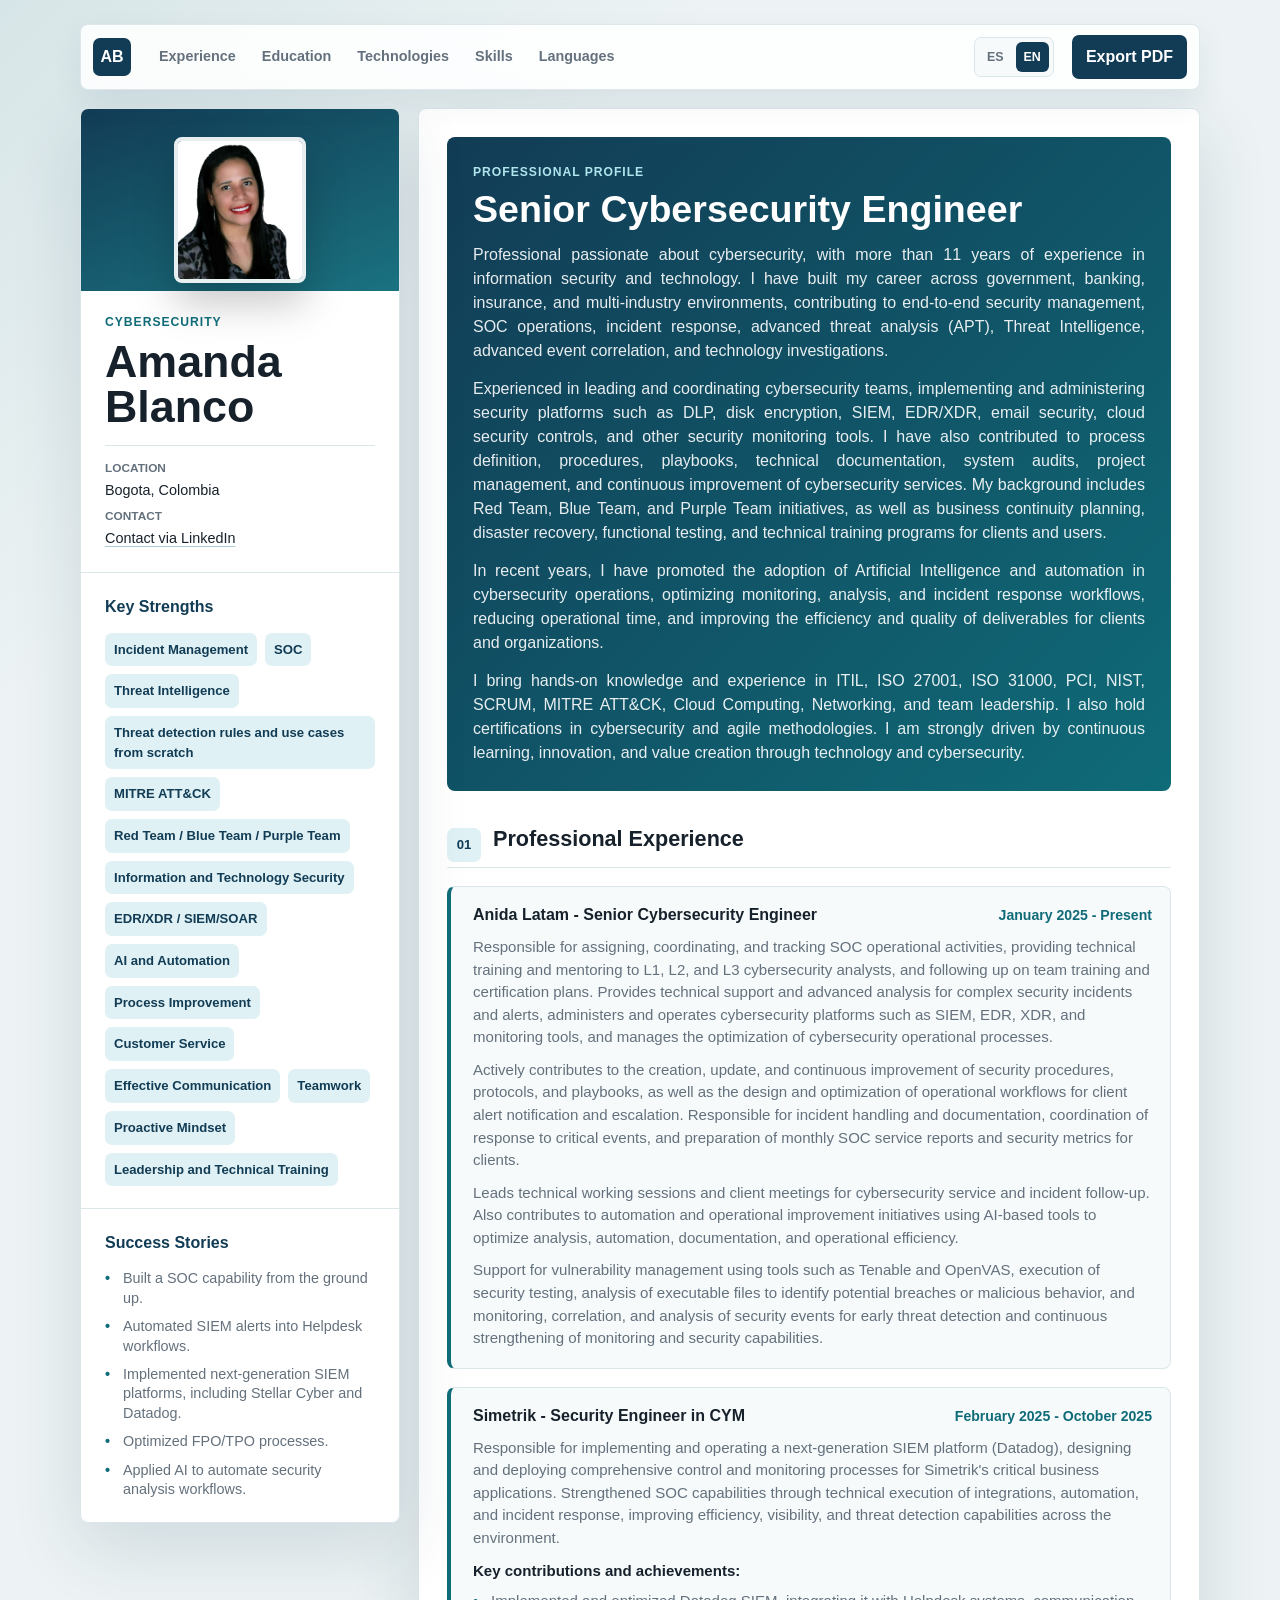
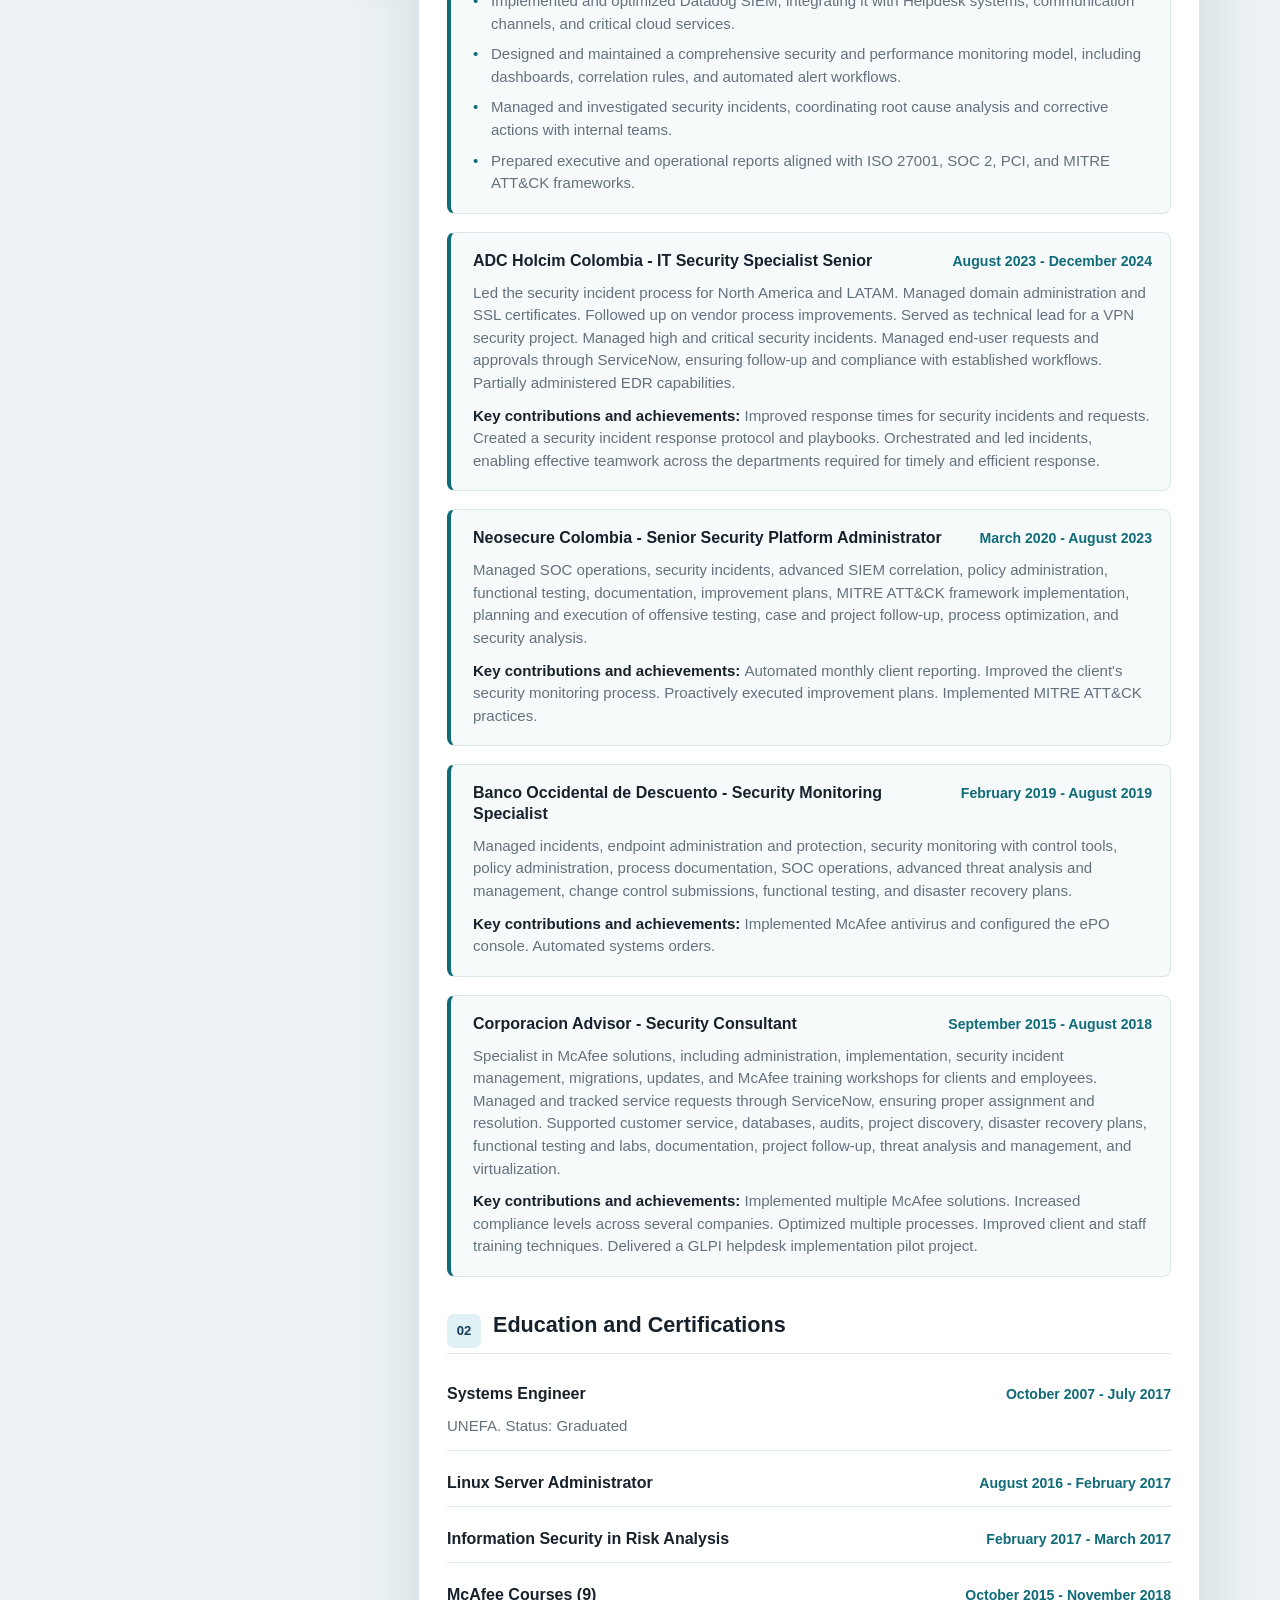
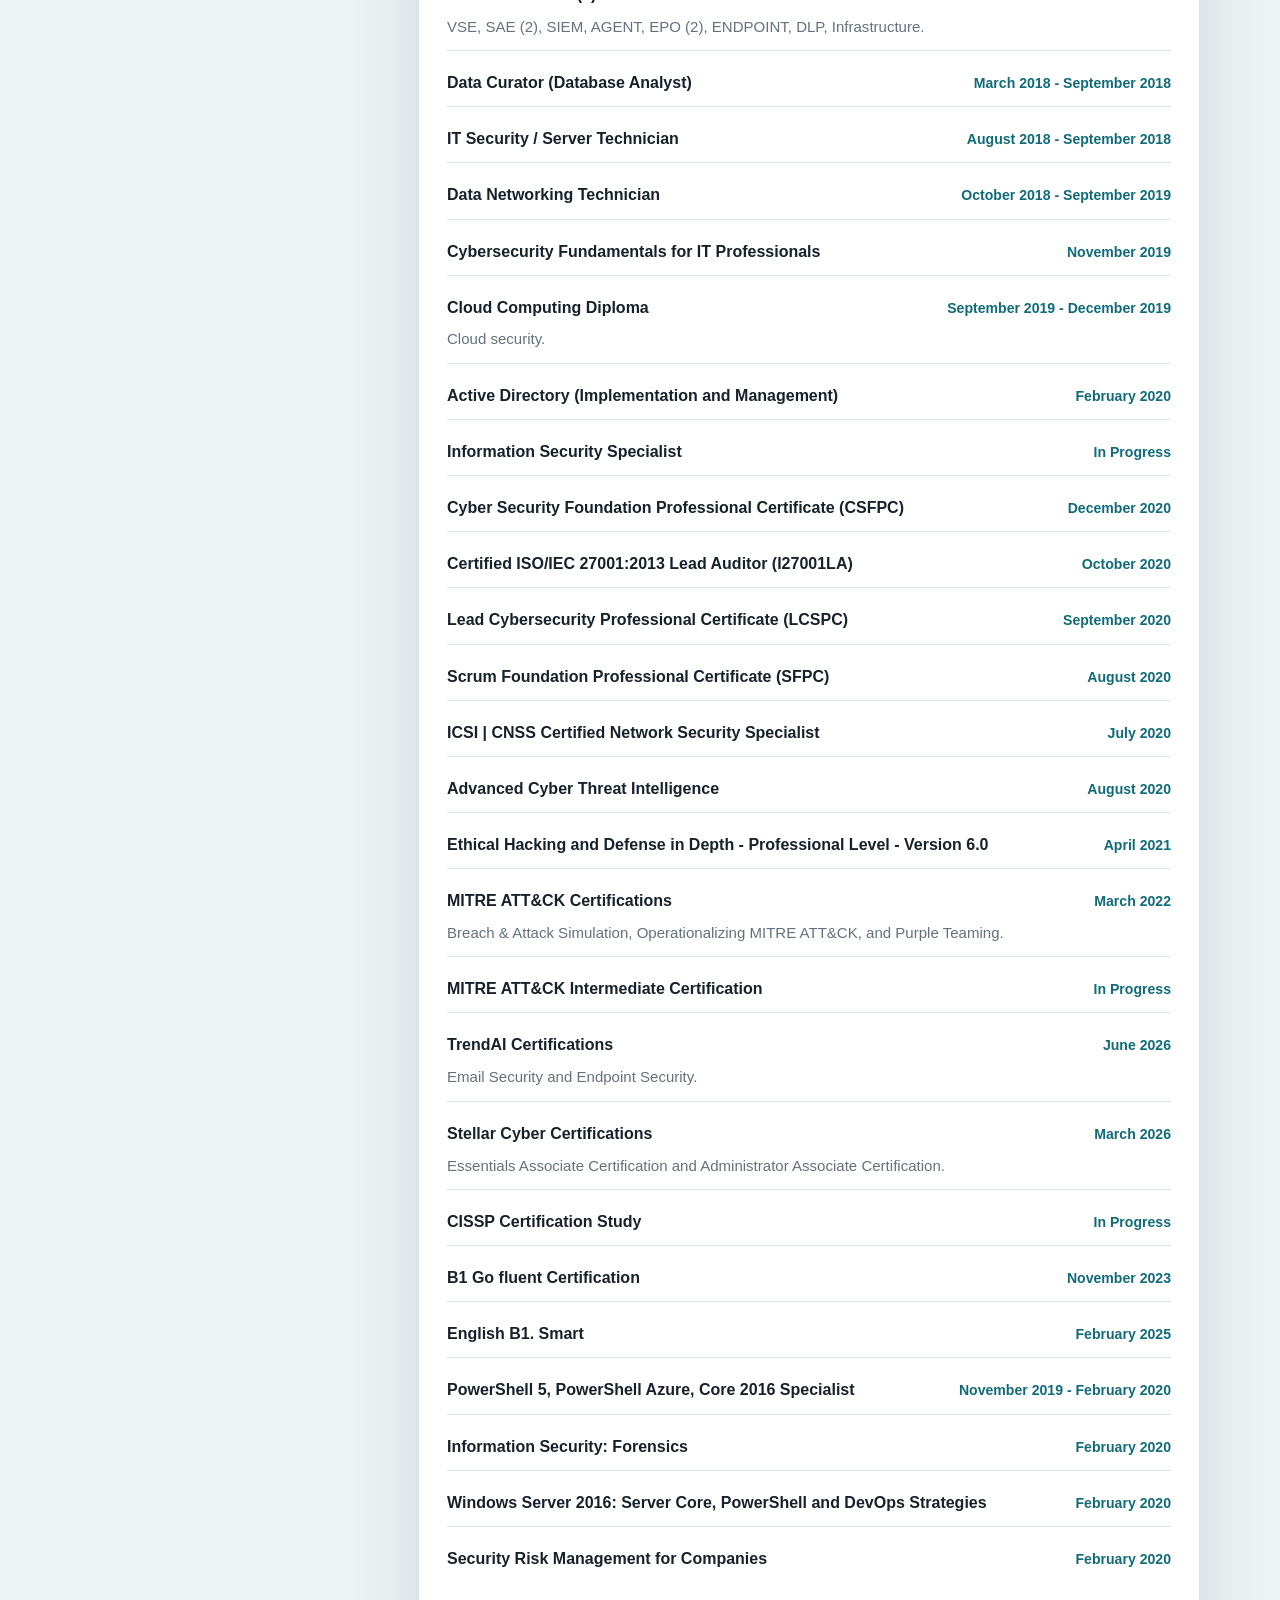
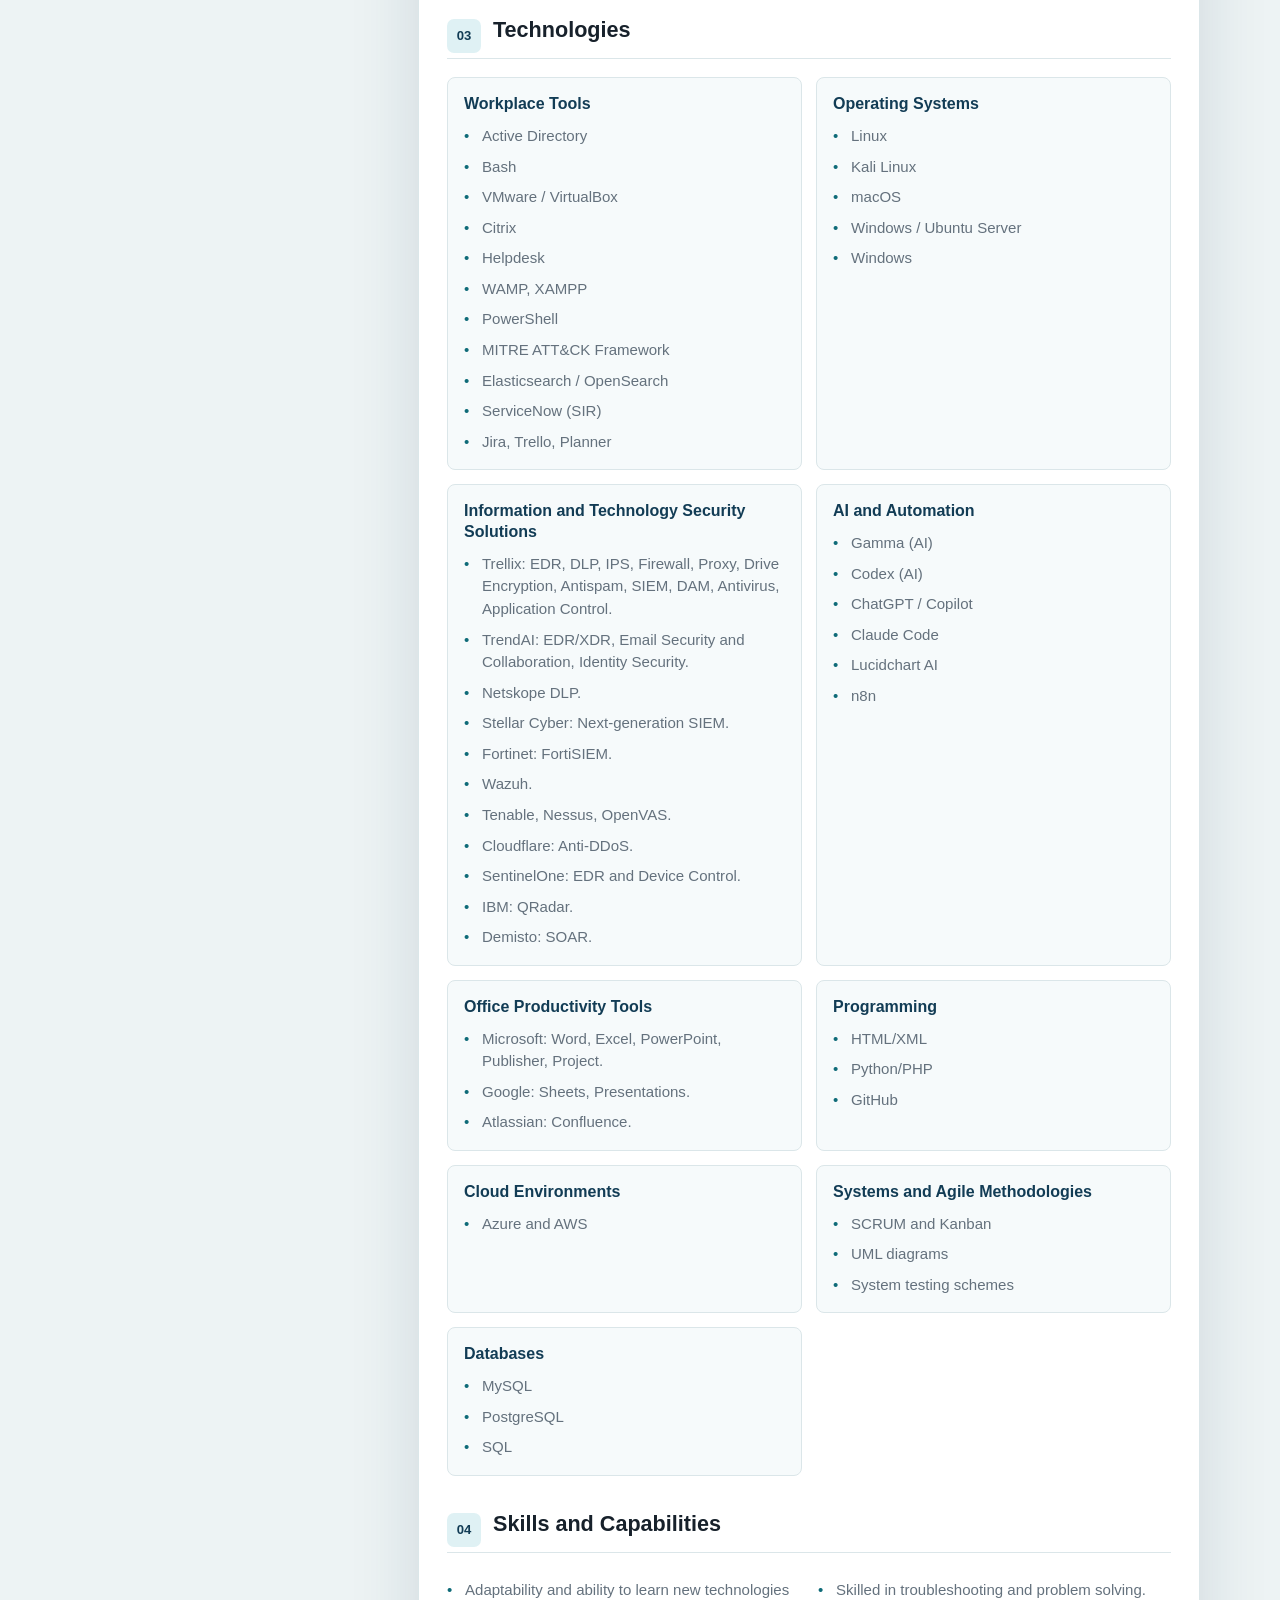
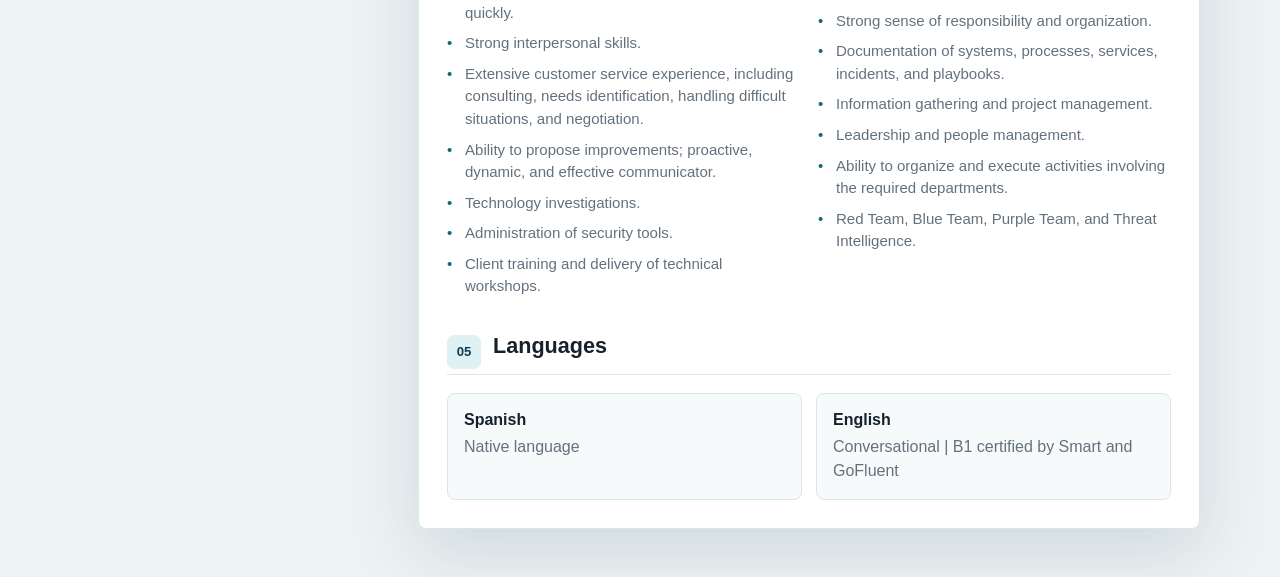
==== en/index.html @ 56d67244 "Actualizar experiencia y logros del CV" ====
<!doctype html>
<html lang="en">
  <head>
    <meta charset="utf-8">
    <meta name="viewport" content="width=device-width, initial-scale=1">
    <meta name="color-scheme" content="light">
    <title>security-amanda.blanco | English CV</title>
    <meta
      name="description"
      content="Curriculum vitae of Amanda Blanco, senior cybersecurity and information security professional."
    >
    <link rel="stylesheet" href="../styles.css">
  </head>
  <body>
    <div class="app-shell">
      <header class="topbar" aria-label="Curriculum actions">
        <a class="brand" href="#start" aria-label="Go to the beginning of the CV">AB</a>
        <nav class="nav-links" aria-label="Sections">
          <a href="#experience">Experience</a>
          <a href="#education">Education</a>
          <a href="#technology">Technologies</a>
          <a href="#skills">Skills</a>
          <a href="#languages">Languages</a>
        </nav>
        <div class="language-switch" aria-label="Language selector">
          <a href="../index.html" hreflang="es" lang="es">ES</a>
          <span aria-current="page">EN</span>
        </div>
        <button class="print-button" type="button" data-print>
          Export PDF
        </button>
      </header>

      <main id="start" class="resume" aria-label="Amanda Blanco curriculum vitae">
        <aside class="profile-panel" aria-label="Profile and contact">
          <div class="portrait-wrap">
            <img
              class="portrait"
              src="../assets/Amanda_Blanco_CV_photo.png?v=20260624-photo2"
              alt="Amanda Blanco portrait"
              width="142"
              height="158"
            >
          </div>

          <section class="panel-section">
            <p class="eyebrow">Cybersecurity</p>
            <h1>Amanda Blanco</h1>
            <ul id="contact-list" class="contact-list identity-contact" aria-label="Contact information"></ul>
          </section>

          <section class="panel-section focus-card" aria-labelledby="focus-title">
            <h2 id="focus-title">Key Strengths</h2>
            <ul id="focus-list" class="tag-list"></ul>
          </section>

          <section class="panel-section success-card" aria-labelledby="success-title">
            <h2 id="success-title">Success Stories</h2>
            <ul id="success-list" class="success-list"></ul>
          </section>
        </aside>

        <div class="content-panel">
          <section class="hero-card" aria-labelledby="profile-title">
            <p class="section-kicker">Professional Profile</p>
            <h2 id="profile-title">Senior Cybersecurity Engineer</h2>
            <div id="profile-summary" class="summary"></div>
          </section>

          <section id="experience" class="resume-section" aria-labelledby="experience-title">
            <div class="section-heading">
              <span>01</span>
              <h2 id="experience-title">Professional Experience</h2>
            </div>
            <div id="experience-list" class="timeline"></div>
          </section>

          <section id="education" class="resume-section" aria-labelledby="education-title">
            <div class="section-heading">
              <span>02</span>
              <h2 id="education-title">Education and Certifications</h2>
            </div>
            <div id="education-list" class="compact-list"></div>
          </section>

          <section id="technology" class="resume-section" aria-labelledby="technology-title">
            <div class="section-heading">
              <span>03</span>
              <h2 id="technology-title">Technologies</h2>
            </div>
            <div id="technology-grid" class="skill-grid"></div>
          </section>

          <section id="skills" class="resume-section" aria-labelledby="skills-title">
            <div class="section-heading">
              <span>04</span>
              <h2 id="skills-title">Skills and Capabilities</h2>
            </div>
            <div id="skills-grid" class="two-column-list"></div>
          </section>

          <section id="languages" class="resume-section" aria-labelledby="languages-title">
            <div class="section-heading">
              <span>05</span>
              <h2 id="languages-title">Languages</h2>
            </div>
            <div id="languages-list" class="language-list"></div>
          </section>
        </div>
      </main>
      <div class="print-footer" aria-hidden="true">CV23062026</div>
    </div>

    <script src="./cv-data.js?v=20260805-service"></script>
    <script src="../app.js?v=20260805-service"></script>
  </body>
</html>
---- styles.css ----
:root {
  --bg: #edf3f4;
  --surface: #ffffff;
  --surface-muted: #f6fafb;
  --ink: #17212b;
  --muted: #64717d;
  --line: #dbe6e9;
  --accent: #0f6b78;
  --accent-dark: #123c55;
  --accent-soft: #dff1f4;
  --shadow: 0 24px 70px rgba(18, 60, 85, 0.14);
  --radius: 8px;
  --page-width: 1120px;
}

* {
  box-sizing: border-box;
}

html {
  scroll-behavior: smooth;
}

body {
  margin: 0;
  background:
    linear-gradient(135deg, rgba(15, 107, 120, 0.1), transparent 32rem),
    var(--bg);
  color: var(--ink);
  font-family:
    Aptos,
    Inter,
    "Segoe UI",
    Arial,
    sans-serif;
  line-height: 1.5;
}

a {
  color: inherit;
  text-decoration-color: rgba(15, 107, 120, 0.35);
  text-underline-offset: 0.18em;
}

button {
  font: inherit;
}

.app-shell {
  width: min(100% - 32px, var(--page-width));
  margin: 0 auto;
  padding: 24px 0 48px;
}

.topbar {
  position: sticky;
  top: 12px;
  z-index: 20;
  display: flex;
  align-items: center;
  gap: 18px;
  min-height: 58px;
  margin-bottom: 18px;
  padding: 10px 12px;
  background: rgba(255, 255, 255, 0.88);
  border: 1px solid rgba(219, 230, 233, 0.9);
  border-radius: var(--radius);
  box-shadow: 0 12px 30px rgba(18, 60, 85, 0.08);
  backdrop-filter: blur(14px);
}

.brand {
  display: grid;
  flex: 0 0 auto;
  width: 38px;
  height: 38px;
  place-items: center;
  color: #ffffff;
  font-weight: 800;
  text-decoration: none;
  background: var(--accent-dark);
  border-radius: 7px;
}

.nav-links {
  display: flex;
  flex: 1;
  flex-wrap: wrap;
  gap: 6px;
}

.nav-links a {
  padding: 8px 10px;
  color: var(--muted);
  font-size: 0.9rem;
  font-weight: 700;
  text-decoration: none;
  border-radius: 7px;
}

.nav-links a:hover,
.nav-links a:focus-visible {
  color: var(--accent-dark);
  background: var(--accent-soft);
}

.language-switch {
  display: flex;
  flex: 0 0 auto;
  align-items: center;
  gap: 4px;
  padding: 4px;
  background: var(--surface-muted);
  border: 1px solid var(--line);
  border-radius: 7px;
}

.language-switch a,
.language-switch span {
  display: grid;
  min-width: 30px;
  height: 30px;
  place-items: center;
  padding: 0 8px;
  color: var(--muted);
  font-size: 0.78rem;
  font-weight: 800;
  text-decoration: none;
  border-radius: 6px;
}

.language-switch [aria-current="page"] {
  color: #ffffff;
  background: var(--accent-dark);
}

.language-switch a:hover,
.language-switch a:focus-visible {
  color: var(--accent-dark);
  background: var(--accent-soft);
}

.print-button {
  flex: 0 0 auto;
  padding: 10px 14px;
  color: #ffffff;
  font-weight: 800;
  cursor: pointer;
  background: var(--accent-dark);
  border: 0;
  border-radius: 7px;
}

.print-button:hover,
.print-button:focus-visible {
  background: var(--accent);
}

.print-footer {
  display: none;
}

.resume {
  display: grid;
  grid-template-columns: 320px minmax(0, 1fr);
  gap: 18px;
  align-items: start;
}

.profile-panel,
.content-panel {
  background: var(--surface);
  border: 1px solid var(--line);
  border-radius: var(--radius);
  box-shadow: var(--shadow);
}

.profile-panel {
  position: sticky;
  top: 88px;
  overflow: hidden;
}

.portrait-wrap {
  padding: 28px 28px 8px;
  background: linear-gradient(160deg, var(--accent-dark), #1a7280);
}

.portrait {
  display: block;
  width: 132px;
  height: 146px;
  object-fit: cover;
  margin: 0 auto;
  border: 4px solid rgba(255, 255, 255, 0.9);
  border-radius: 8px;
  box-shadow: 0 20px 42px rgba(0, 0, 0, 0.22);
}

.panel-section {
  padding: 22px 24px;
  border-top: 1px solid var(--line);
}

.panel-section:first-of-type {
  border-top: 0;
}

.eyebrow,
.section-kicker {
  margin: 0 0 8px;
  color: var(--accent);
  font-size: 0.76rem;
  font-weight: 900;
  letter-spacing: 0.08em;
  text-transform: uppercase;
}

.profile-panel h1 {
  margin: 0;
  color: var(--ink);
  font-size: clamp(2rem, 4vw, 2.8rem);
  line-height: 1;
}

.panel-section h2 {
  margin: 0 0 14px;
  color: var(--accent-dark);
  font-size: 1rem;
}

.contact-list,
.tag-list,
.success-list,
.skill-card ul,
.two-column-list ul {
  padding: 0;
  margin: 0;
  list-style: none;
}

.contact-list {
  display: grid;
  gap: 12px;
}

.identity-contact {
  gap: 7px;
  margin-top: 16px;
  padding-top: 14px;
  border-top: 1px solid var(--line);
}

.contact-list li {
  display: grid;
  gap: 2px;
  min-width: 0;
}

.contact-label {
  color: var(--muted);
  font-size: 0.74rem;
  font-weight: 800;
  text-transform: uppercase;
}

.contact-list a,
.contact-list span:not(.contact-label) {
  overflow-wrap: anywhere;
  color: var(--ink);
  font-size: 0.94rem;
}

.identity-contact a,
.identity-contact span:not(.contact-label) {
  font-size: 0.9rem;
}

.tag-list {
  display: flex;
  flex-wrap: wrap;
  gap: 8px;
}

.tag-list li {
  padding: 7px 9px;
  color: var(--accent-dark);
  font-size: 0.82rem;
  font-weight: 800;
  background: var(--accent-soft);
  border-radius: 7px;
}

.success-list {
  display: grid;
  gap: 9px;
}

.success-list li {
  position: relative;
  padding-left: 18px;
  color: var(--muted);
  font-size: 0.9rem;
  line-height: 1.35;
}

.success-list li::before {
  position: absolute;
  left: 0;
  color: var(--accent);
  font-weight: 900;
  content: "•";
}

.content-panel {
  padding: 28px;
}

.hero-card {
  padding: 26px;
  color: #ffffff;
  background: linear-gradient(135deg, var(--accent-dark), #0f6b78);
  border-radius: var(--radius);
}

.hero-card .section-kicker {
  color: #afe5ed;
}

.hero-card h2 {
  margin: 0 0 12px;
  color: #ffffff;
  font-size: clamp(1.7rem, 3vw, 2.35rem);
  line-height: 1.1;
}

.summary {
  margin: 0;
  color: rgba(255, 255, 255, 0.9);
  font-size: 1rem;
  text-align: justify;
}

.summary p {
  margin: 0;
}

.summary p + p {
  margin-top: 14px;
}

.resume-section {
  padding-top: 32px;
}

.section-heading {
  display: flex;
  align-items: center;
  gap: 12px;
  margin-bottom: 18px;
  border-bottom: 1px solid var(--line);
}

.section-heading span {
  display: grid;
  width: 34px;
  height: 34px;
  place-items: center;
  color: var(--accent-dark);
  font-size: 0.82rem;
  font-weight: 900;
  background: var(--accent-soft);
  border-radius: 7px;
}

.section-heading h2 {
  margin: 0;
  padding-bottom: 12px;
  color: var(--ink);
  font-size: 1.35rem;
}

.timeline {
  display: grid;
  gap: 18px;
}

.timeline-item {
  position: relative;
  padding: 18px 18px 18px 22px;
  background: var(--surface-muted);
  border: 1px solid var(--line);
  border-left: 4px solid var(--accent);
  border-radius: var(--radius);
}

.item-header,
.compact-item {
  display: grid;
  grid-template-columns: minmax(0, 1fr) max-content;
  gap: 16px;
  align-items: start;
}

.timeline-item h3,
.compact-item h3,
.skill-card h3,
.language-item h3 {
  margin: 0;
  color: var(--ink);
  font-size: 1rem;
  line-height: 1.3;
}

.period {
  margin: 0;
  color: var(--accent);
  font-size: 0.88rem;
  font-weight: 900;
  text-align: right;
  white-space: nowrap;
}

.description,
.highlights,
.detail {
  margin: 10px 0 0;
  color: var(--muted);
  font-size: 0.94rem;
}

.highlights strong {
  color: var(--ink);
}

.achievement-list {
  padding: 0;
  margin: 8px 0 0;
  list-style: none;
}

.achievement-list li {
  position: relative;
  padding-left: 18px;
  margin-top: 8px;
  color: var(--muted);
  font-size: 0.94rem;
}

.achievement-list li::before {
  position: absolute;
  left: 0;
  color: var(--accent);
  content: "•";
}

.compact-list {
  display: grid;
  gap: 10px;
}

.compact-item {
  padding: 12px 0;
  border-bottom: 1px solid var(--line);
}

#estudios .compact-item {
  padding-top: 7px;
  padding-bottom: 7px;
}

.compact-item:last-child {
  border-bottom: 0;
}

.skill-grid {
  display: grid;
  grid-template-columns: repeat(2, minmax(0, 1fr));
  gap: 14px;
}

.skill-card {
  padding: 16px;
  background: var(--surface-muted);
  border: 1px solid var(--line);
  border-radius: var(--radius);
}

.skill-card h3 {
  margin-bottom: 10px;
  color: var(--accent-dark);
}

.skill-card li,
.two-column-list li {
  position: relative;
  padding-left: 18px;
  margin-top: 8px;
  color: var(--muted);
  font-size: 0.94rem;
}

.skill-card li::before,
.two-column-list li::before {
  position: absolute;
  left: 0;
  color: var(--accent);
  content: "•";
}

.two-column-list {
  display: grid;
  grid-template-columns: repeat(2, minmax(0, 1fr));
  gap: 18px;
}

.language-list {
  display: grid;
  grid-template-columns: repeat(2, minmax(0, 1fr));
  gap: 14px;
}

.language-item {
  padding: 16px;
  background: var(--surface-muted);
  border: 1px solid var(--line);
  border-radius: var(--radius);
}

.language-item p {
  margin: 4px 0 0;
  color: var(--muted);
}

@media (max-width: 920px) {
  .app-shell {
    width: min(100% - 20px, var(--page-width));
    padding-top: 12px;
  }

  .topbar,
  .profile-panel {
    position: static;
  }

  .topbar {
    align-items: stretch;
    flex-wrap: wrap;
  }

  .nav-links {
    order: 3;
    flex-basis: 100%;
  }

  .print-button {
    margin-left: auto;
  }

  .resume {
    grid-template-columns: 1fr;
  }

  .profile-panel {
    display: grid;
    grid-template-columns: 180px 1fr;
  }

  .portrait-wrap {
    display: grid;
    align-items: center;
    padding: 22px;
  }

  .contact-card,
  .focus-card,
  .success-card {
    grid-column: 1 / -1;
  }
}

@media (max-width: 640px) {
  .profile-panel,
  .item-header,
  .compact-item,
  .skill-grid,
  .two-column-list,
  .language-list {
    grid-template-columns: 1fr;
  }

  .content-panel {
    padding: 18px;
  }

  .hero-card {
    padding: 20px;
  }

  .period {
    text-align: left;
    white-space: normal;
  }

  .nav-links {
    display: none;
  }
}

@page {
  size: A4;
  margin: 12mm;
}

@media print {
  :root {
    --bg: #ffffff;
    --surface: #ffffff;
    --surface-muted: #ffffff;
    --shadow: none;
  }

  html {
    scroll-behavior: auto;
  }

  body {
    background: #ffffff;
    color: #111827;
    font-size: 10pt;
  }

  .app-shell {
    width: 100%;
    padding: 0;
  }

  .topbar {
    display: none;
  }

  .print-footer {
    position: fixed;
    right: 0;
    bottom: 0;
    display: block;
    color: #64717d;
    font-size: 8pt;
    font-weight: 800;
  }

  .resume {
    display: block;
  }

  .profile-panel,
  .content-panel,
  .hero-card,
  .timeline-item,
  .skill-card,
  .language-item {
    box-shadow: none;
  }

  #estudios .compact-item {
    padding-top: 5px;
    padding-bottom: 5px;
  }

  .profile-panel {
    display: grid;
    grid-template-columns: 120px minmax(0, 1fr);
    gap: 0;
    margin-bottom: 12px;
    overflow: visible;
    border: 0;
  }

  .portrait-wrap {
    display: block;
    padding: 0;
    background: transparent;
  }

  .portrait {
    width: 92px;
    height: 104px;
    margin: 0;
    border: 1px solid #d1d5db;
    box-shadow: none;
  }

  .panel-section {
    padding: 0 0 8px;
    border-top: 0;
  }

  .contact-card,
  .focus-card {
    grid-column: 1 / -1;
  }

  .contact-list,
  .tag-list,
  .success-list {
    display: flex;
    flex-wrap: wrap;
    gap: 5px 12px;
  }

  .contact-list li {
    display: block;
  }

  .contact-label {
    display: inline;
    margin-right: 3px;
  }

  .tag-list li {
    padding: 0;
    color: #374151;
    background: transparent;
  }

  .success-list li {
    padding-left: 10px;
    color: #374151;
  }

  .content-panel {
    padding: 0;
    border: 0;
  }

  .hero-card {
    padding: 0 0 10px;
    color: #111827;
    background: transparent;
    border-radius: 0;
  }

  .hero-card h2,
  .hero-card .section-kicker,
  .summary {
    color: #111827;
  }

  .resume-section {
    padding-top: 14px;
    break-inside: avoid;
  }

  .section-heading {
    margin-bottom: 8px;
    break-after: avoid;
  }

  .section-heading span {
    width: auto;
    height: auto;
    background: transparent;
  }

  .timeline {
    gap: 8px;
  }

  .timeline-item,
  .skill-card,
  .language-item {
    padding: 8px 0;
    background: transparent;
    border: 0;
    border-radius: 0;
    break-inside: avoid;
  }

  .skill-grid,
  .two-column-list,
  .language-list {
    gap: 10px;
  }

  .description,
  .highlights,
  .detail,
  .skill-card li,
  .two-column-list li {
    color: #374151;
  }
}
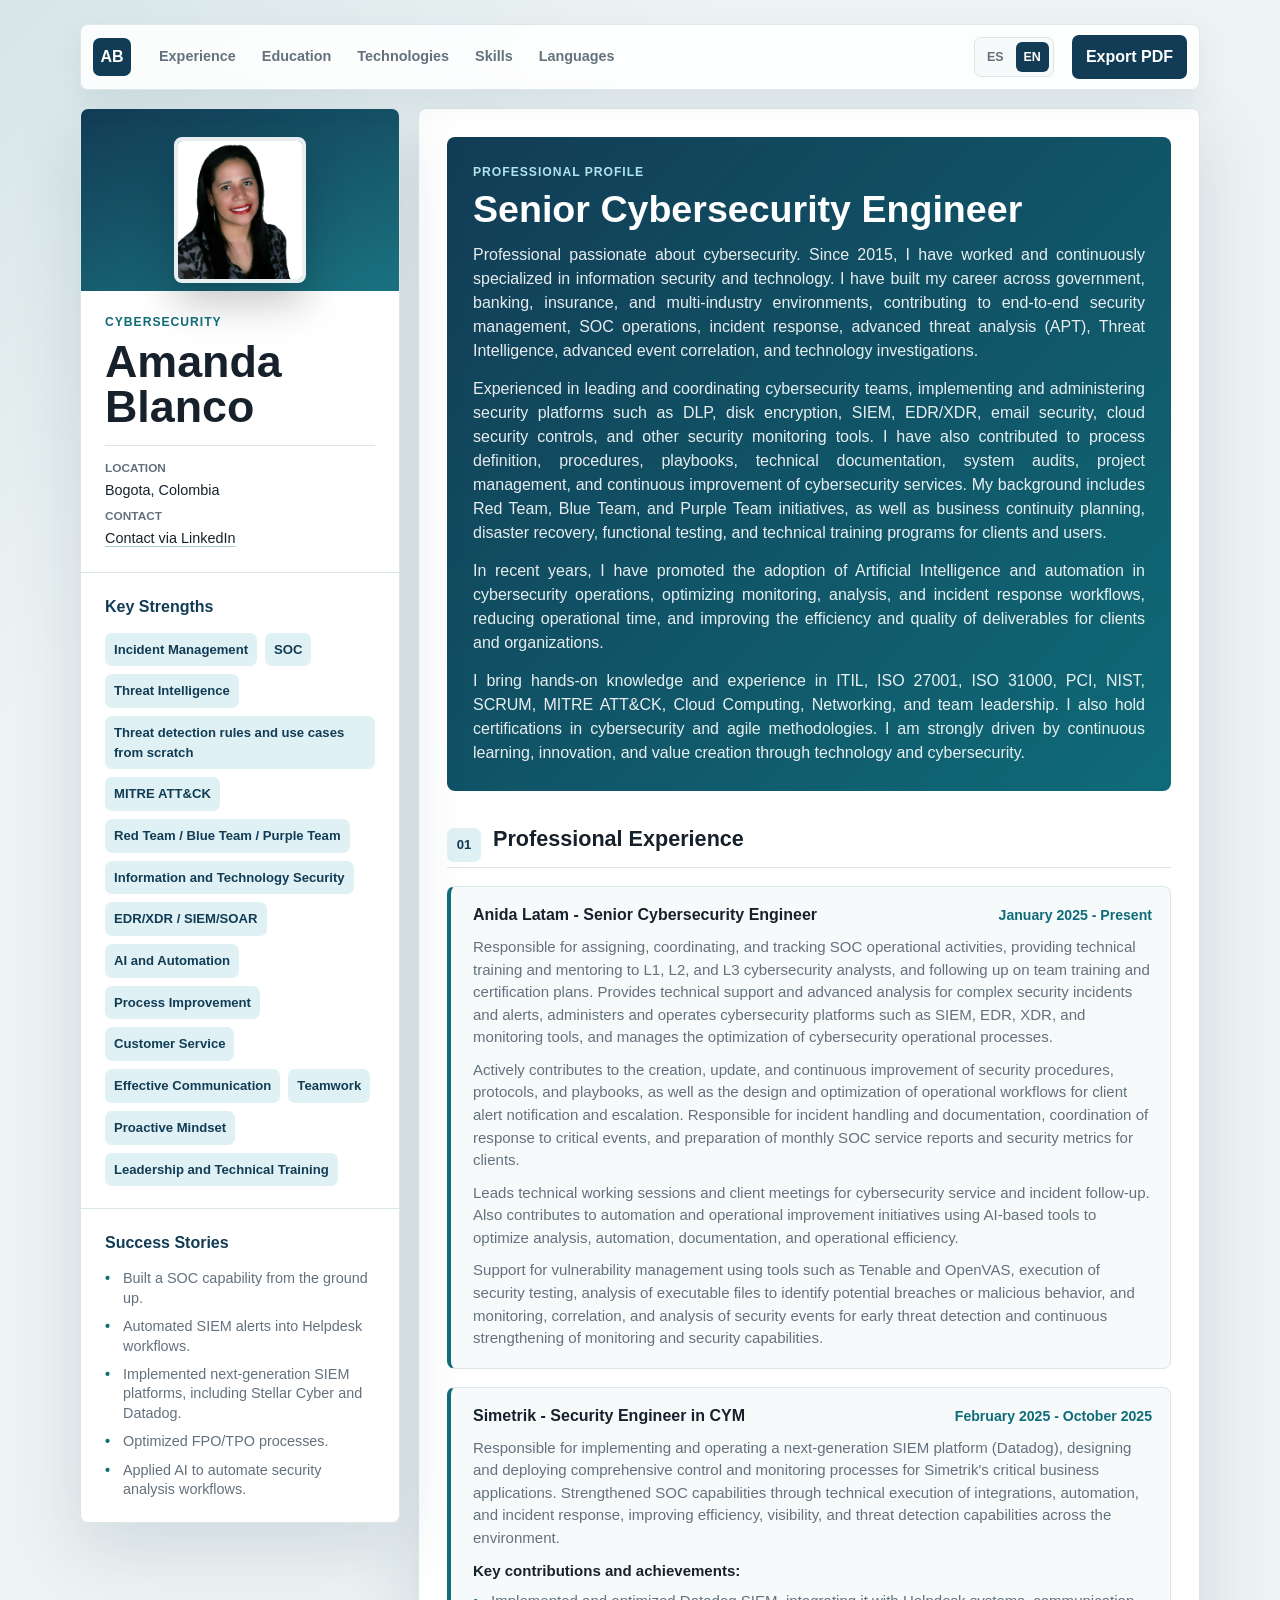
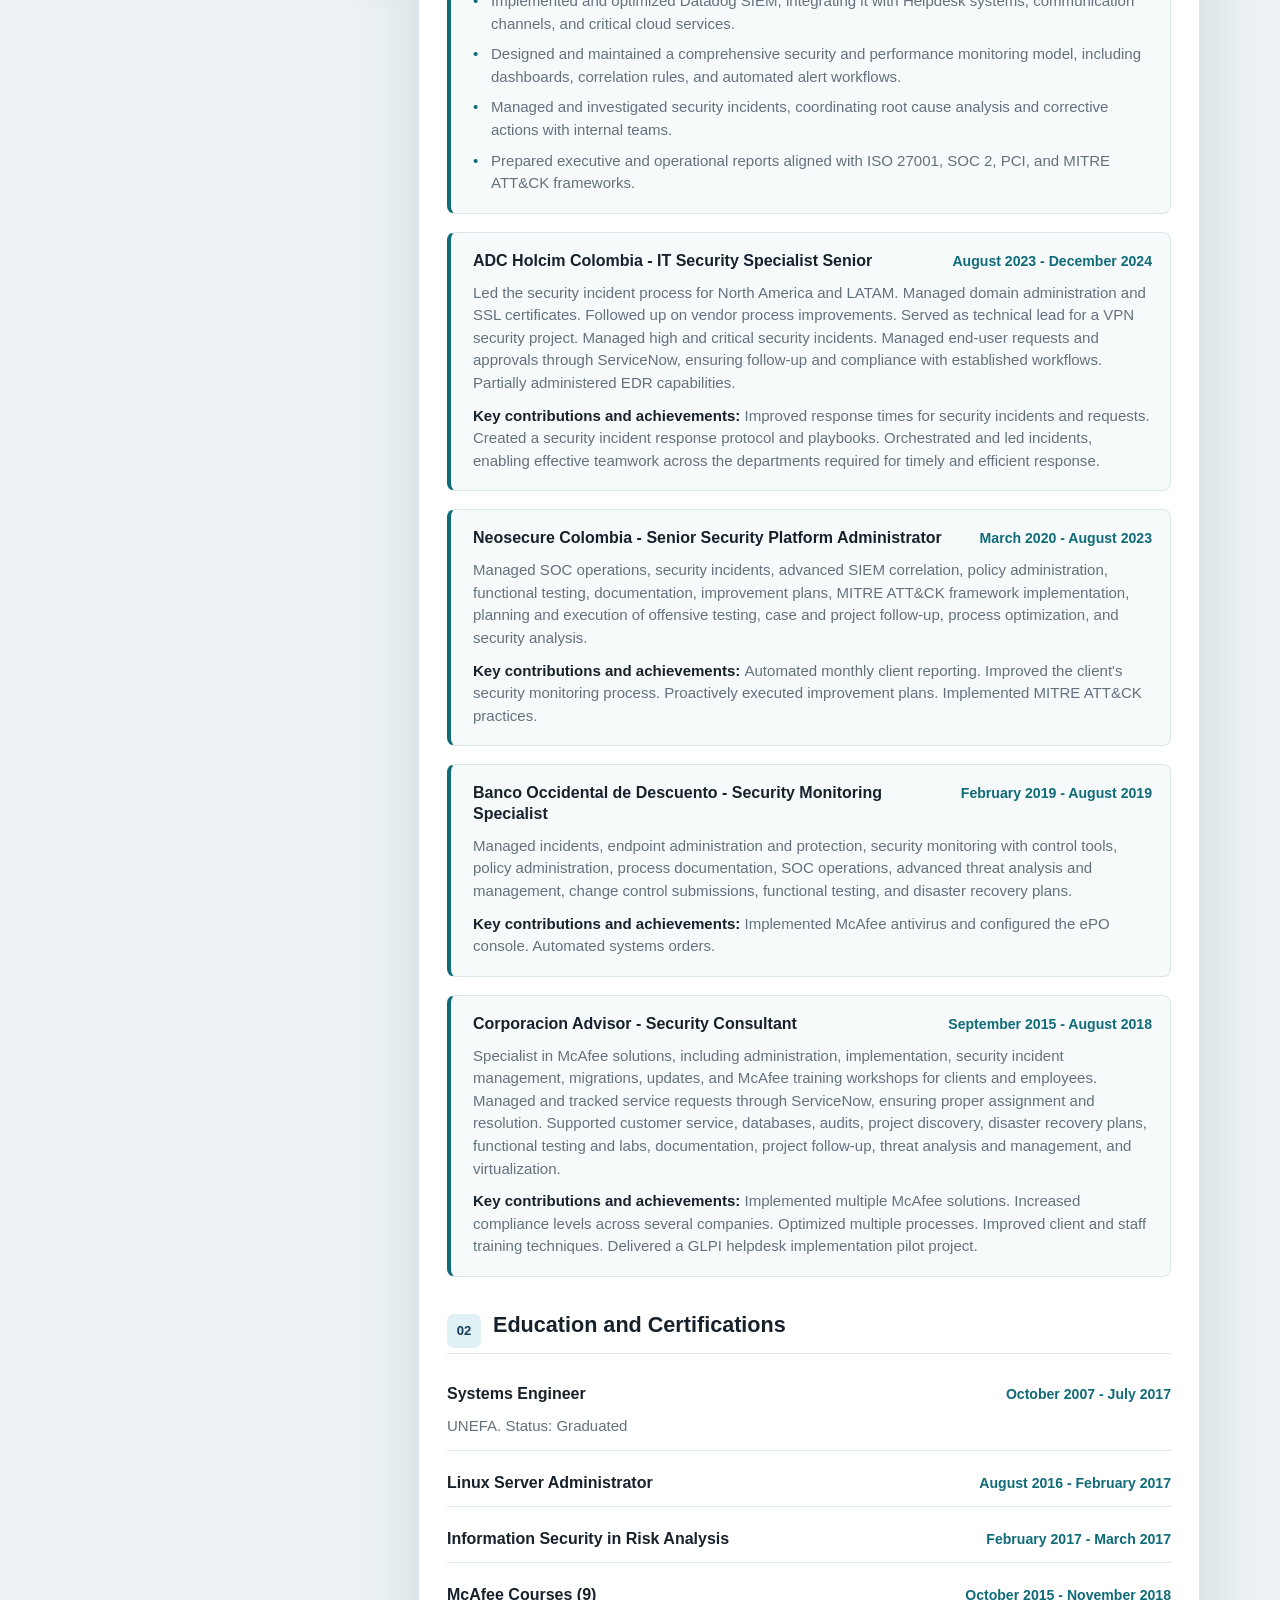
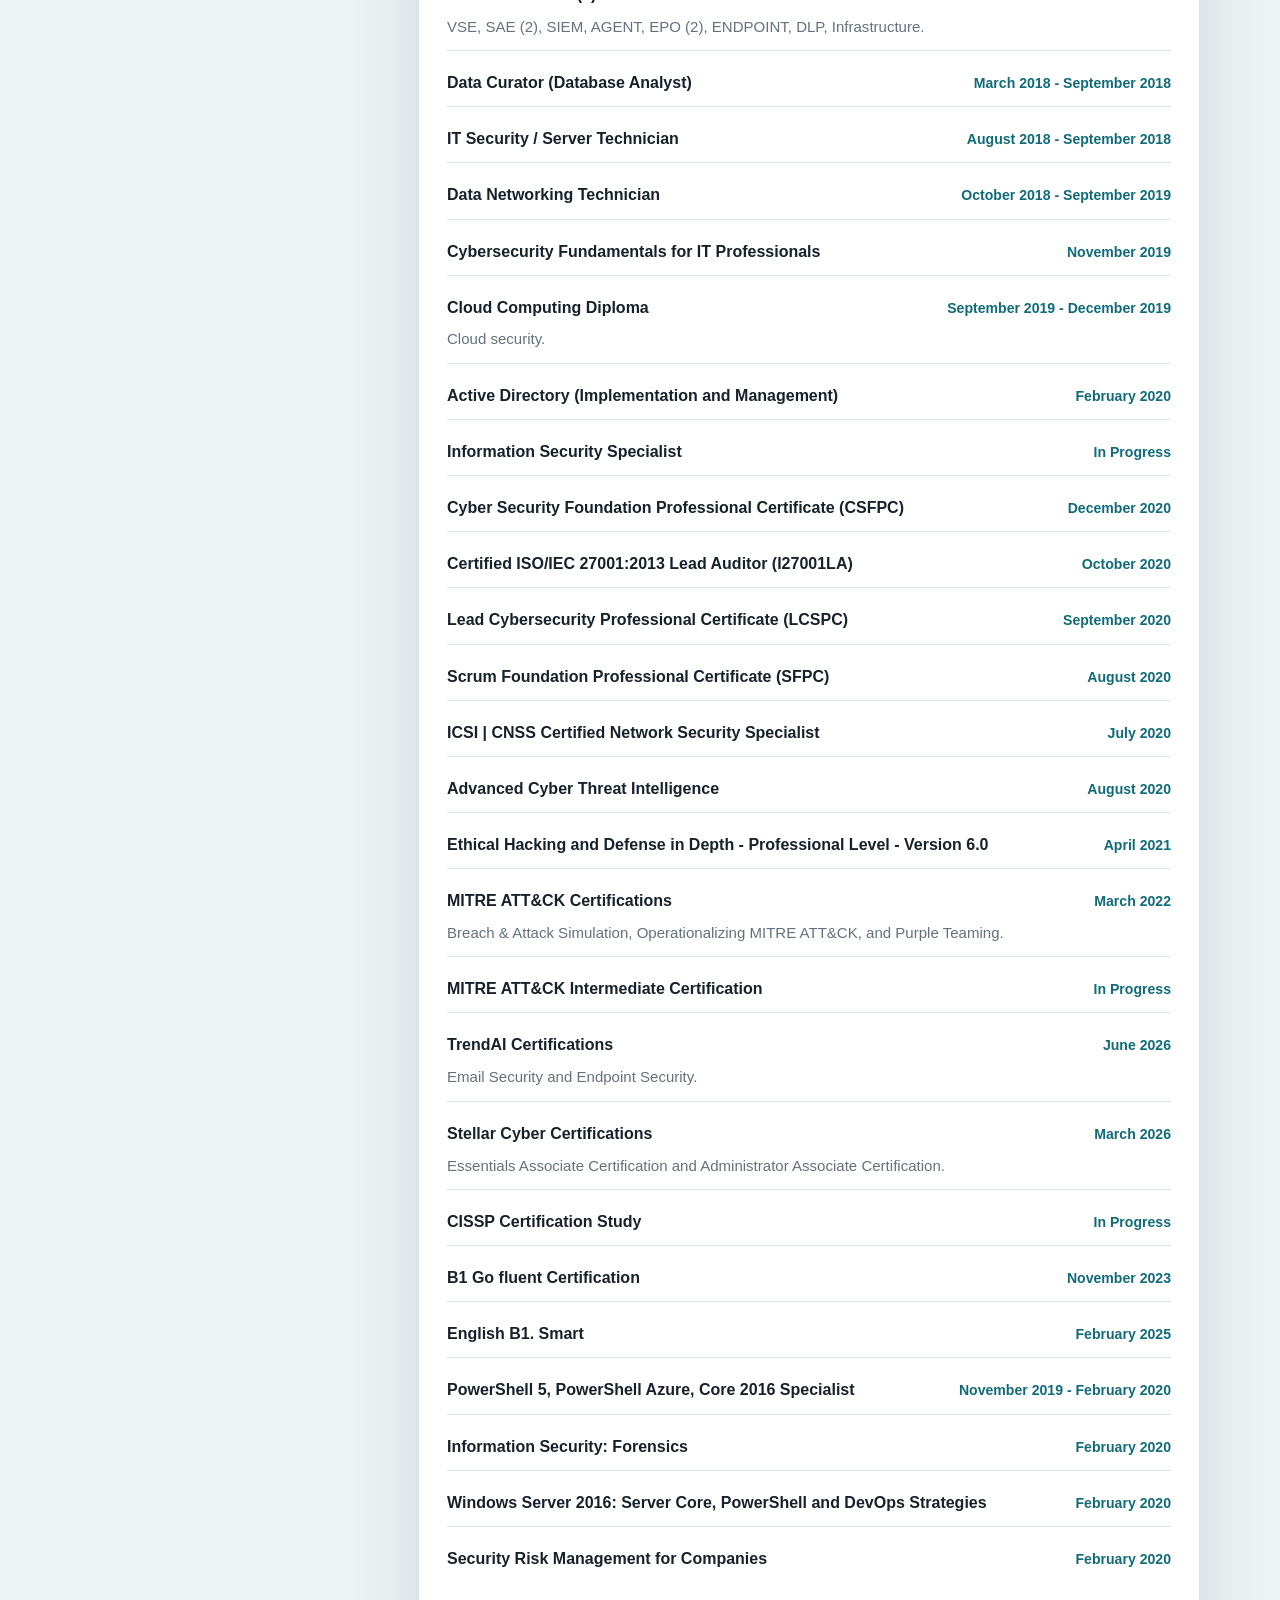
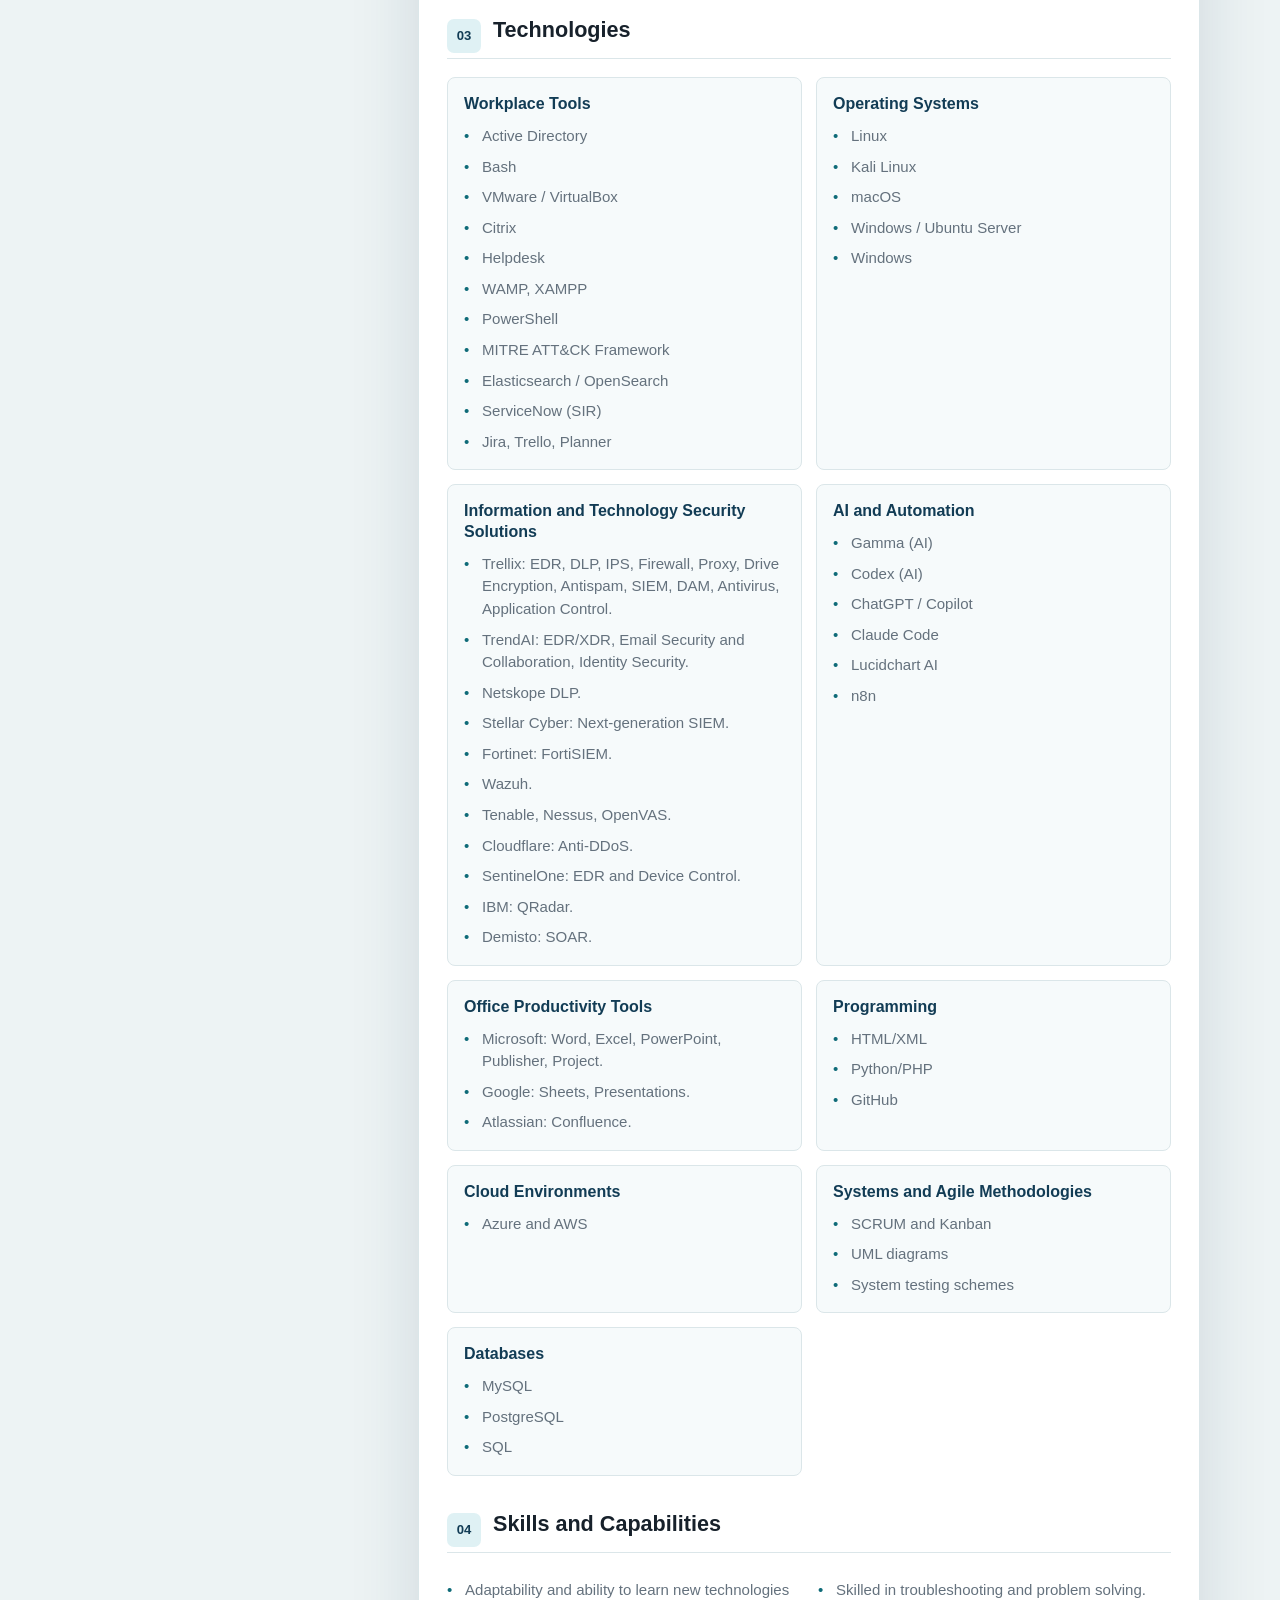
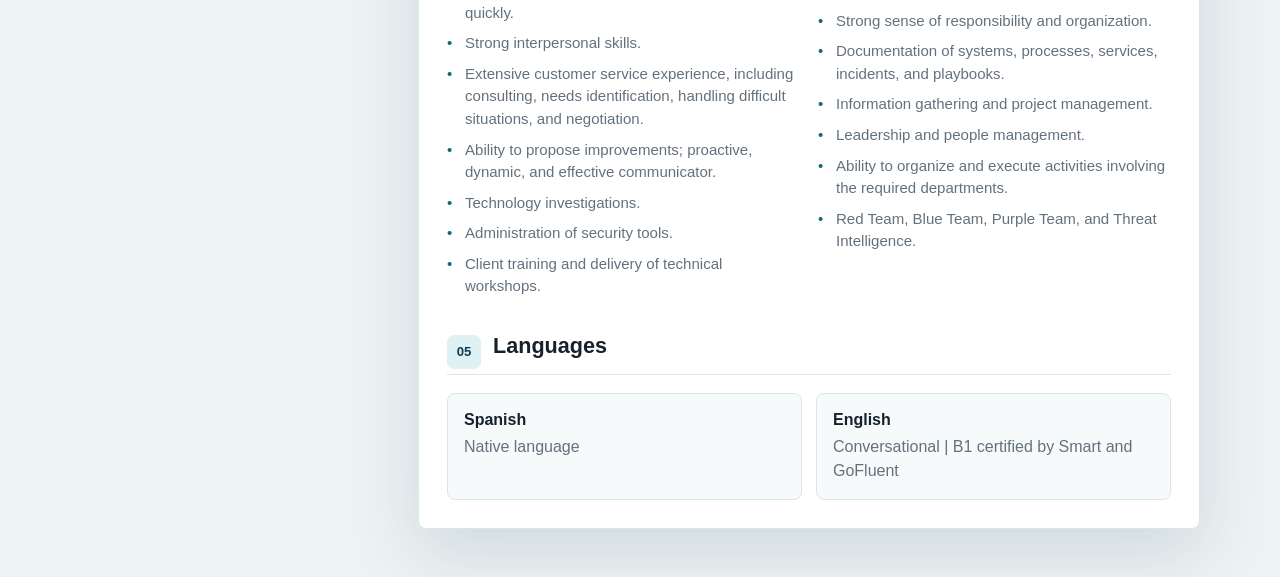
==== commit e943b402: "Ajustar perfil profesional" ====
--- a/en/index.html
+++ b/en/index.html
@@ -111,7 +111,7 @@
       <div class="print-footer" aria-hidden="true">CV23062026</div>
     </div>
 
-    <script src="./cv-data.js?v=20260805-service"></script>
-    <script src="../app.js?v=20260805-service"></script>
+    <script src="./cv-data.js?v=20260808-profile-2"></script>
+    <script src="../app.js?v=20260808-profile-2"></script>
   </body>
 </html>
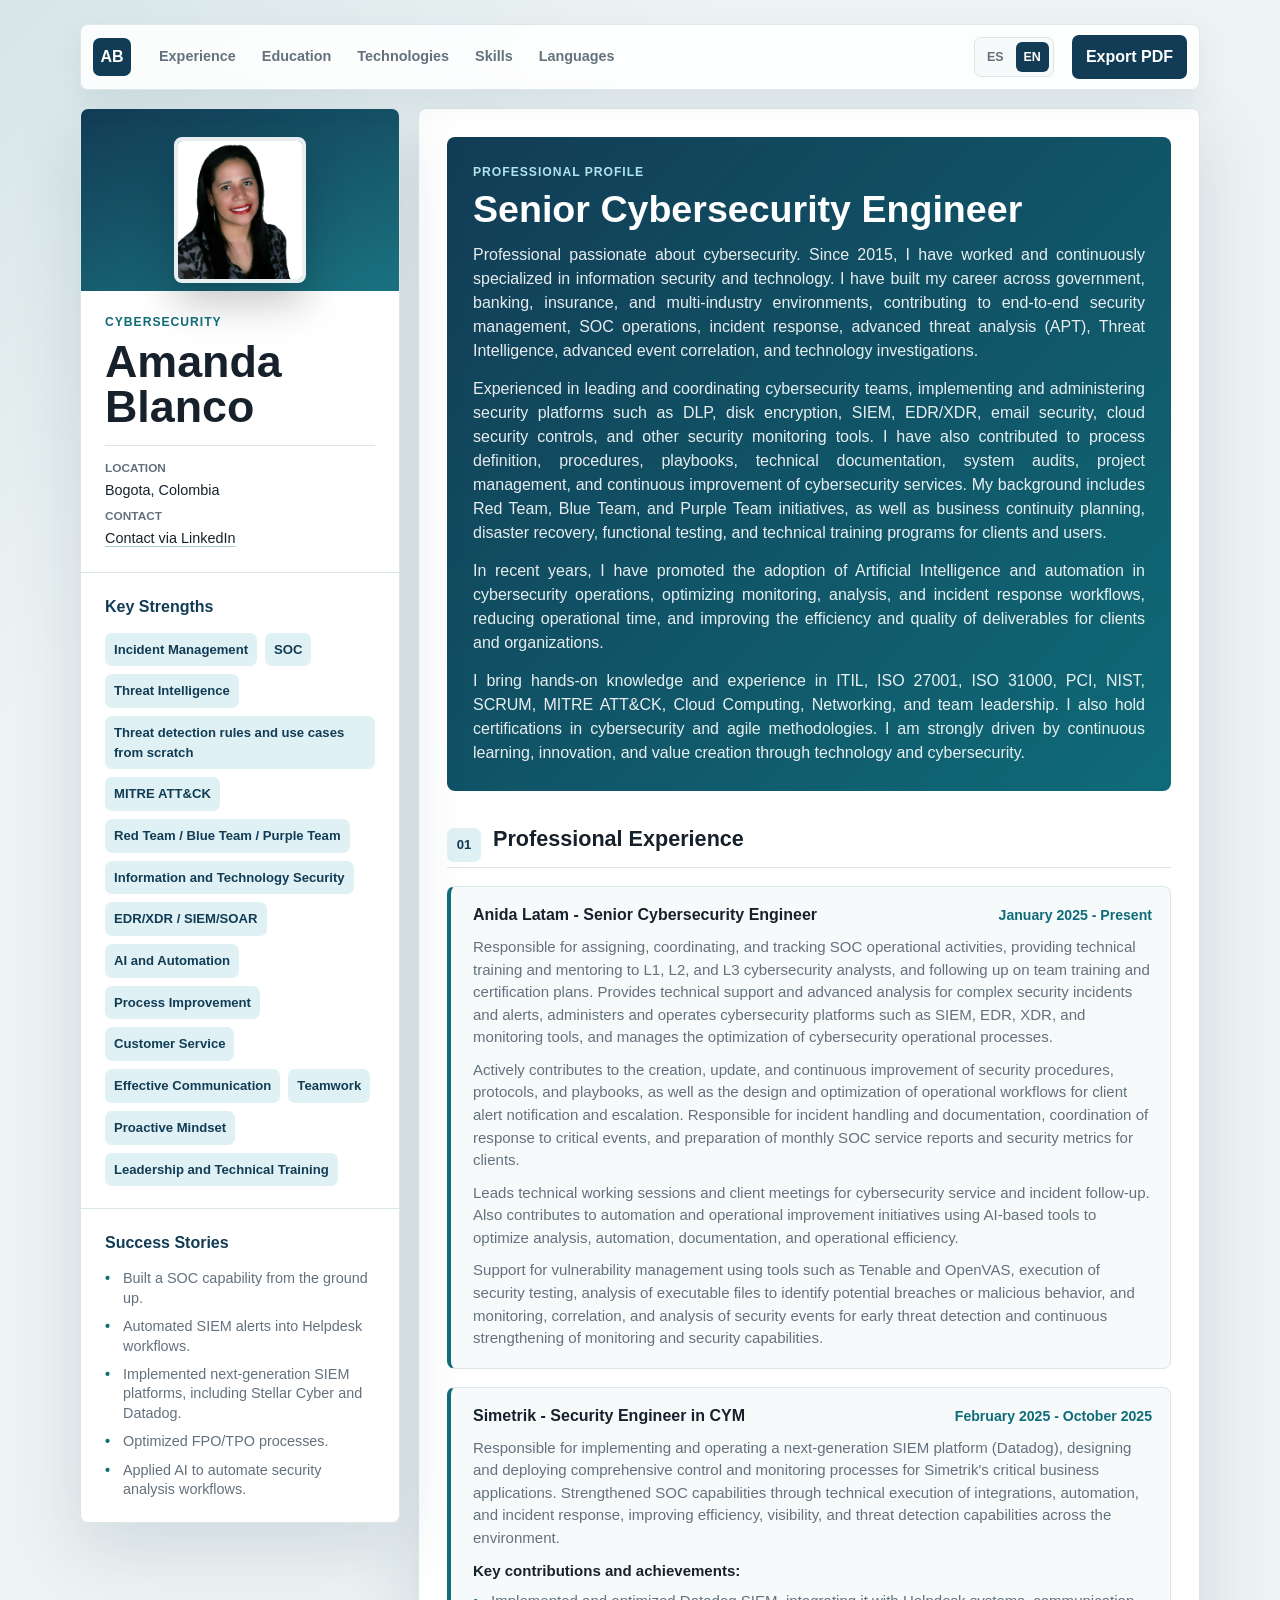
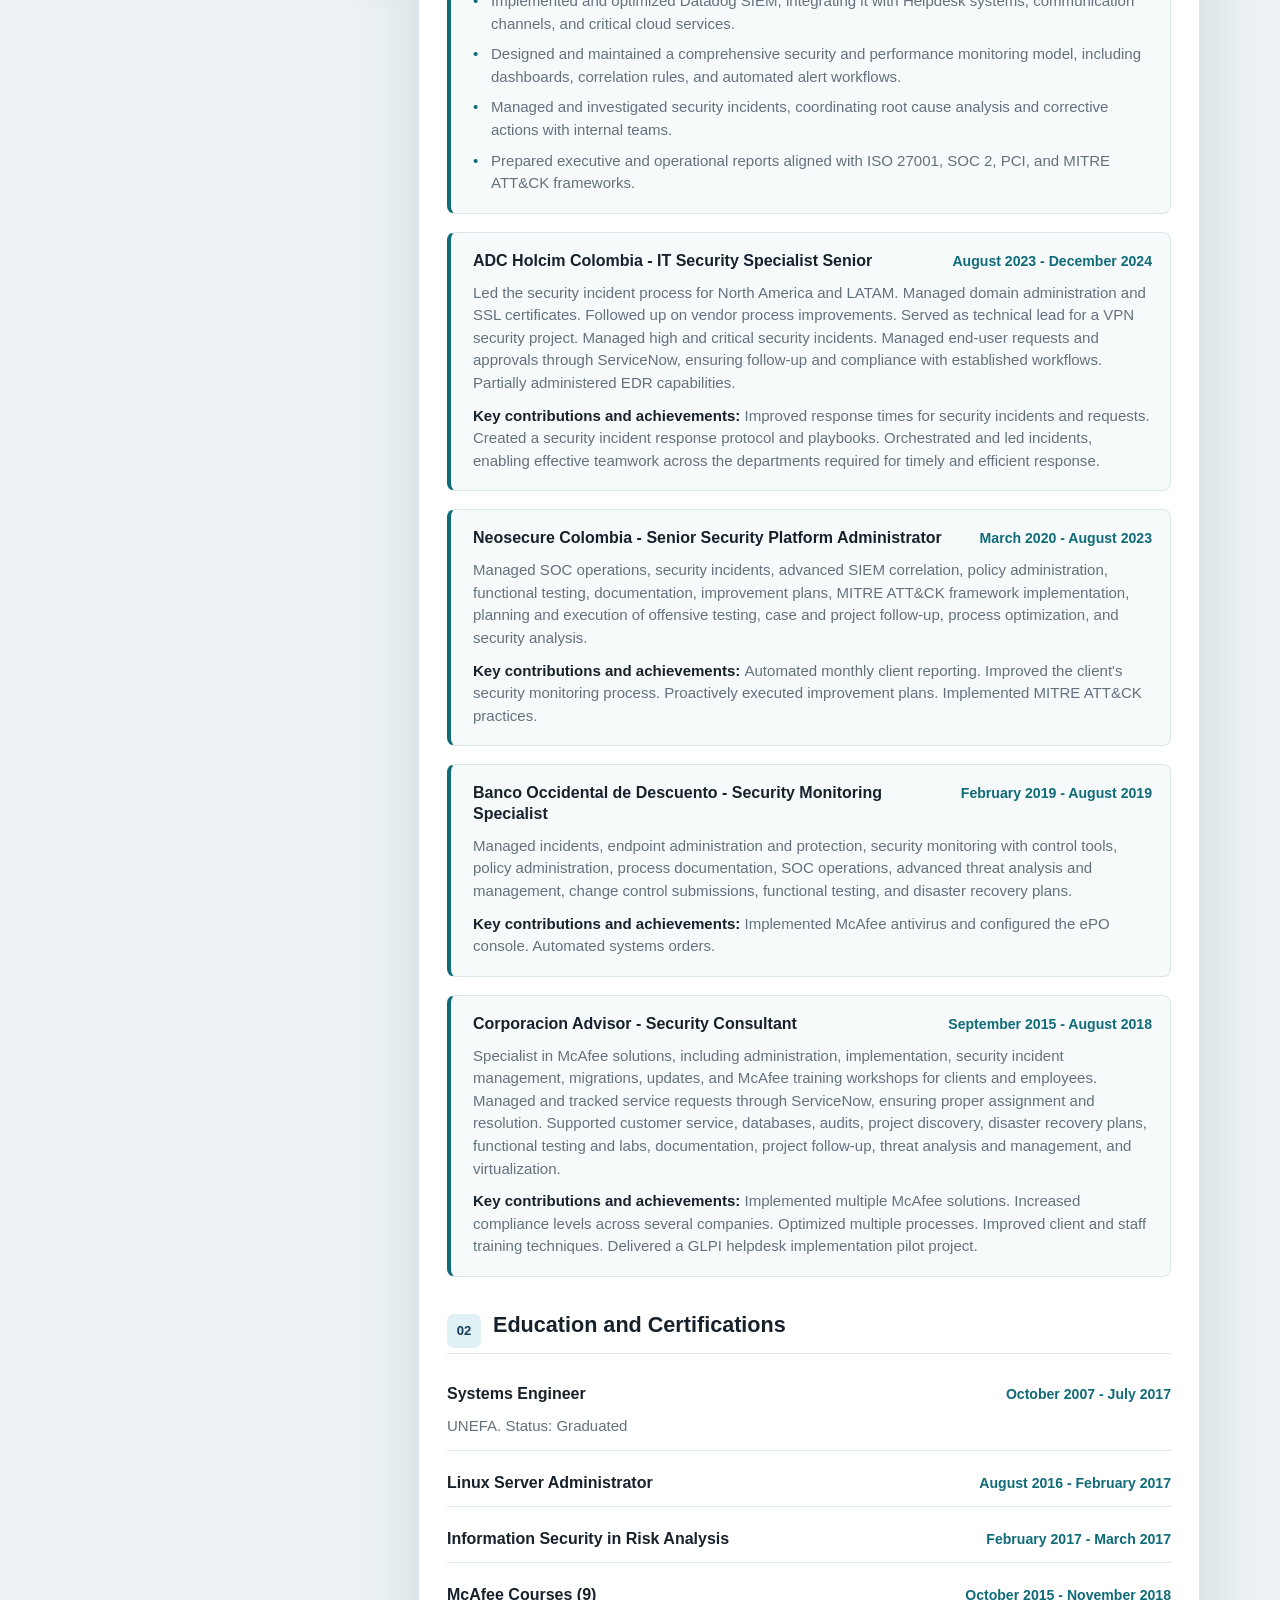
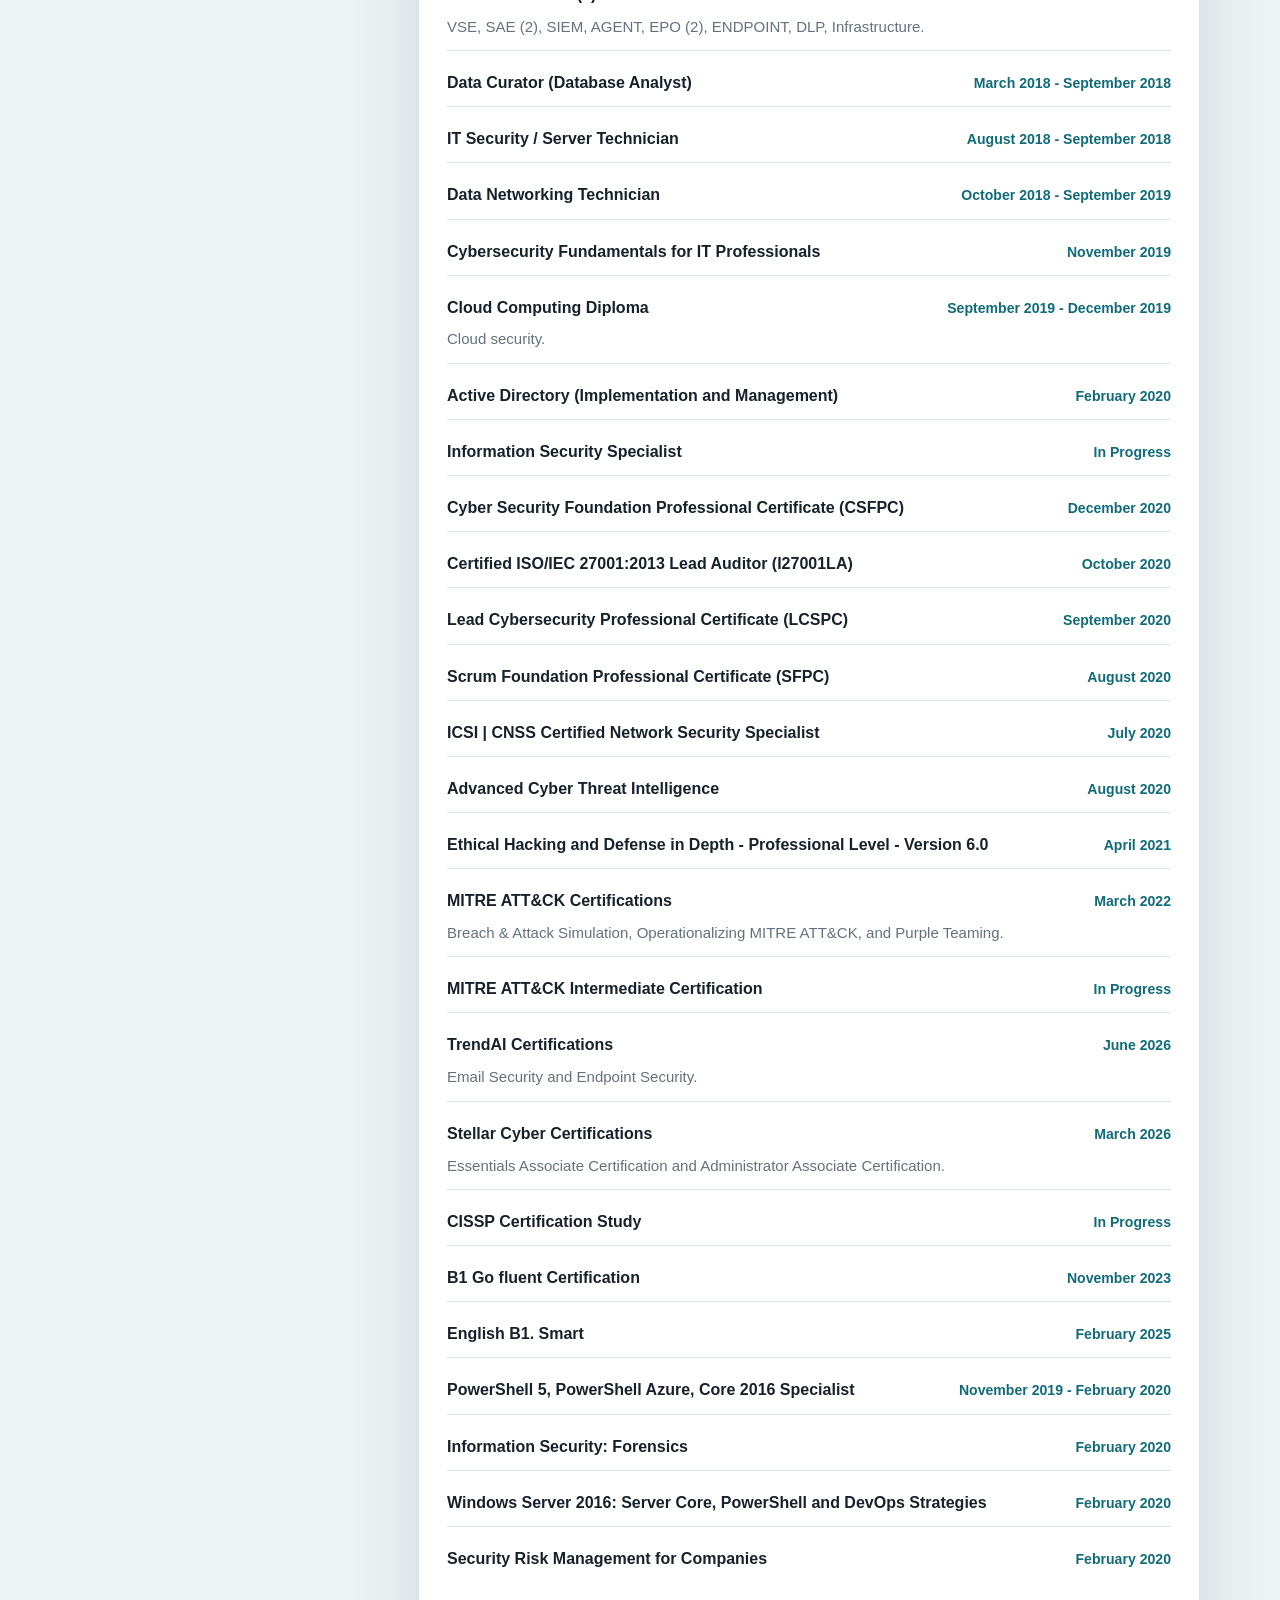
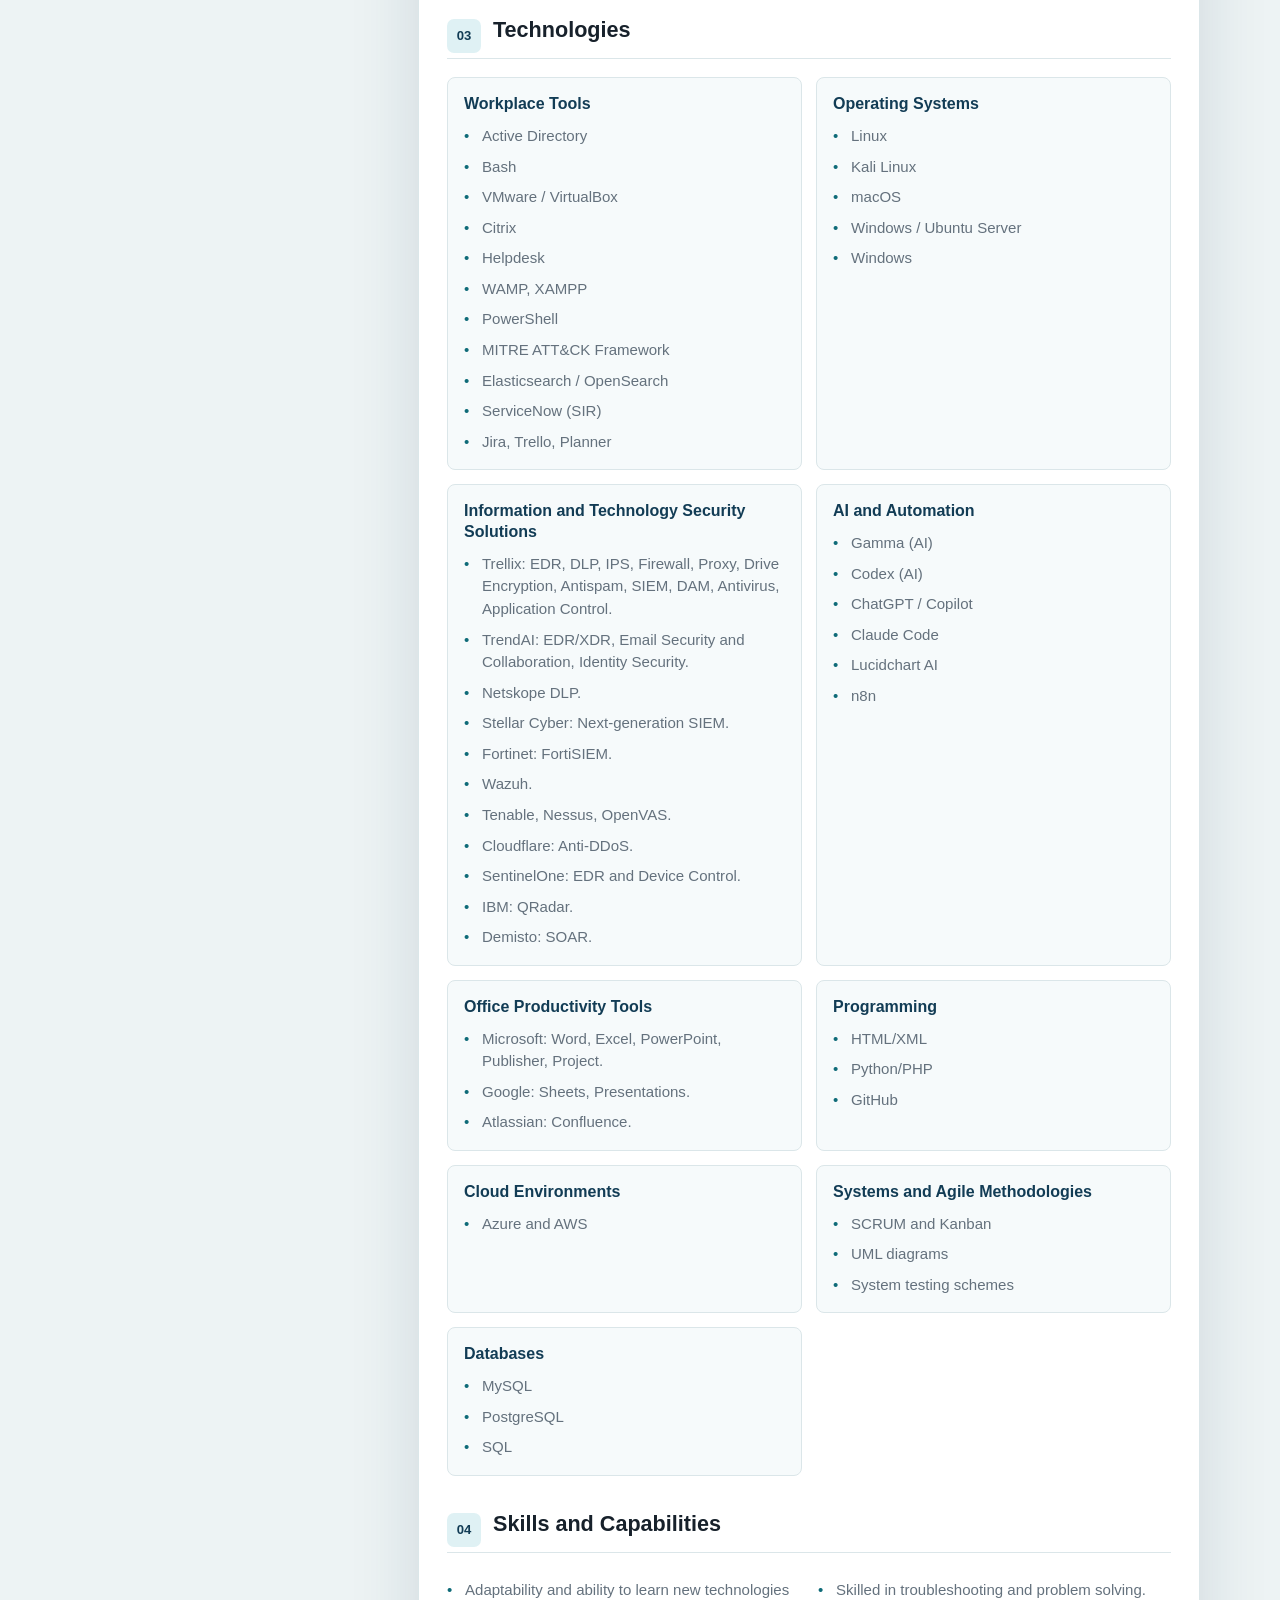
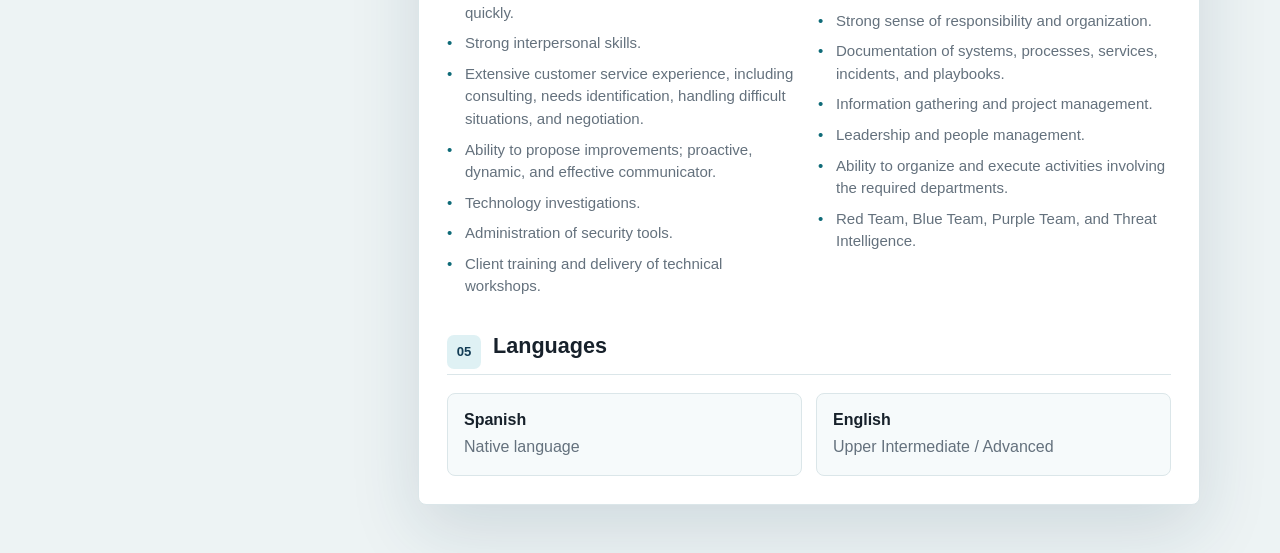
==== commit 74ef6307: "Actualizar nivel de ingles" ====
--- a/en/index.html
+++ b/en/index.html
@@ -111,7 +111,7 @@
       <div class="print-footer" aria-hidden="true">CV23062026</div>
     </div>
 
-    <script src="./cv-data.js?v=20260808-profile-2"></script>
-    <script src="../app.js?v=20260808-profile-2"></script>
+    <script src="./cv-data.js?v=20260812-linkedin"></script>
+    <script src="../app.js?v=20260812-linkedin"></script>
   </body>
 </html>
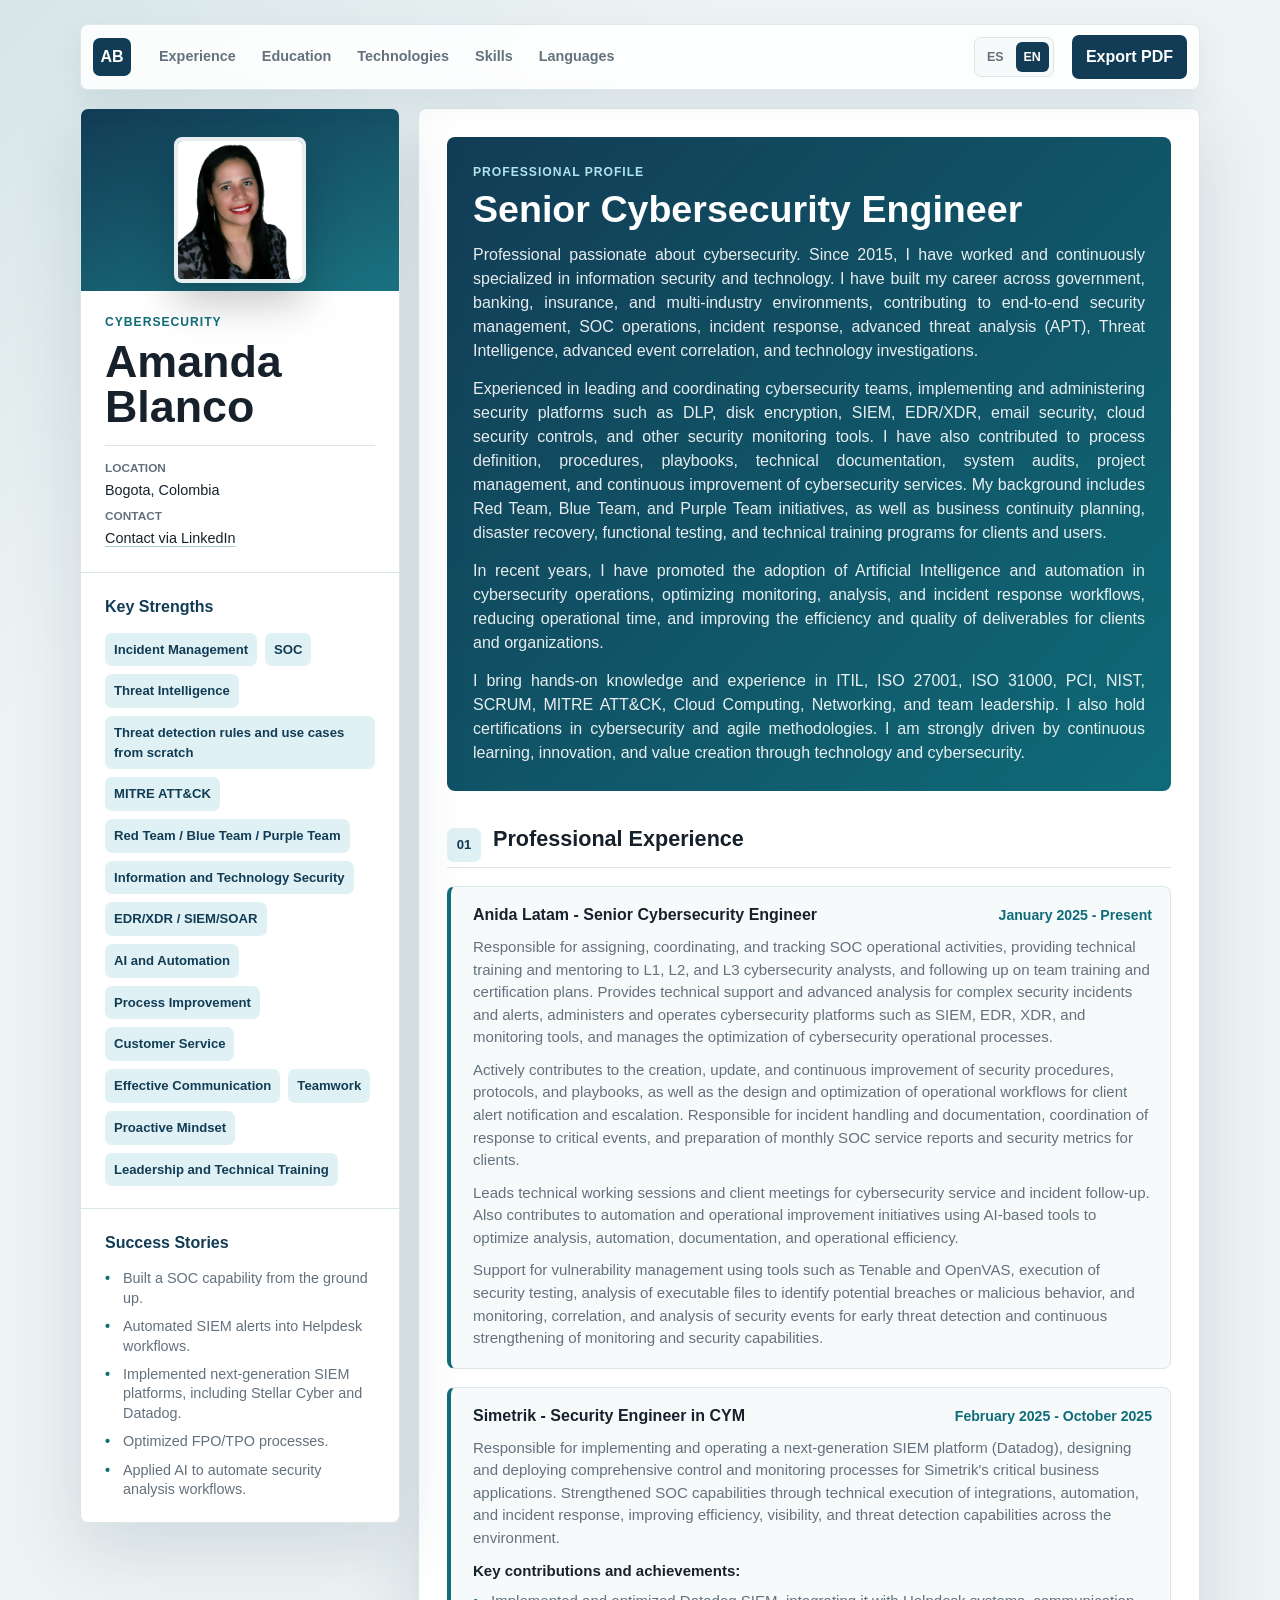
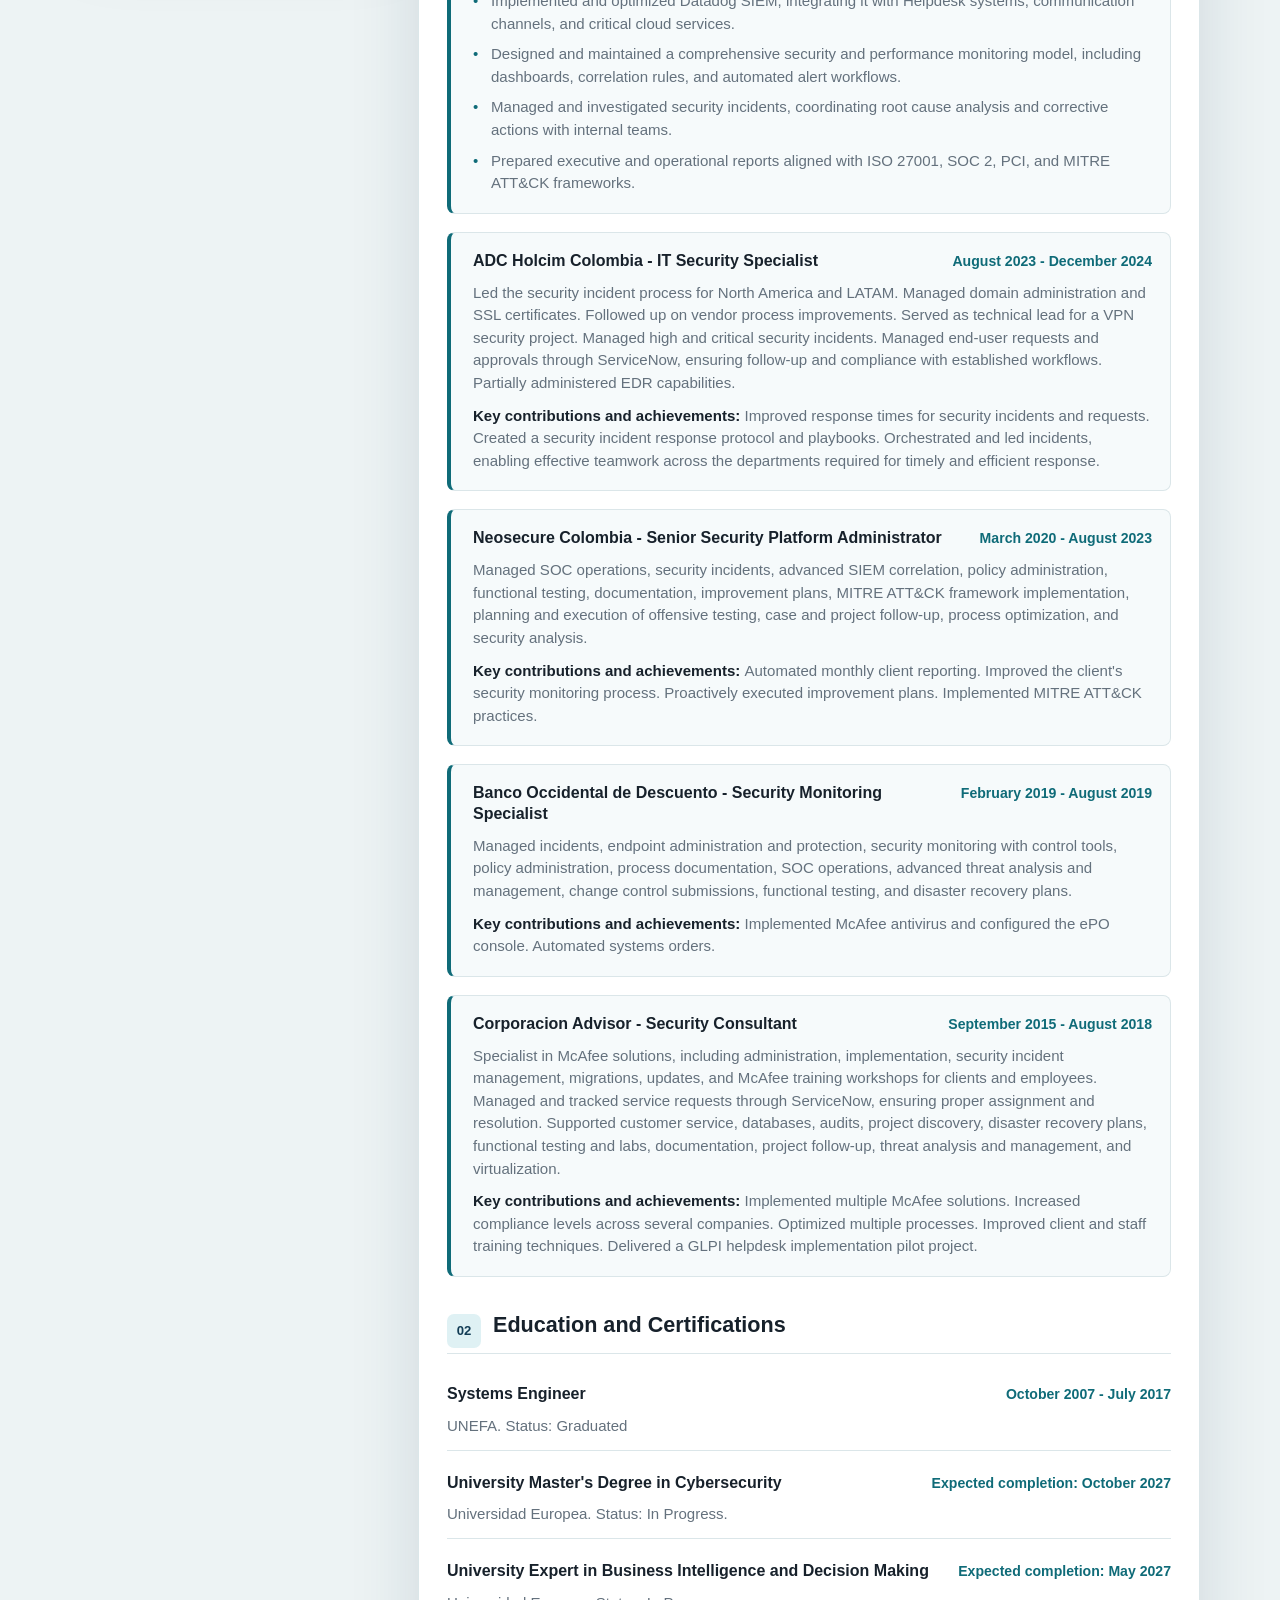
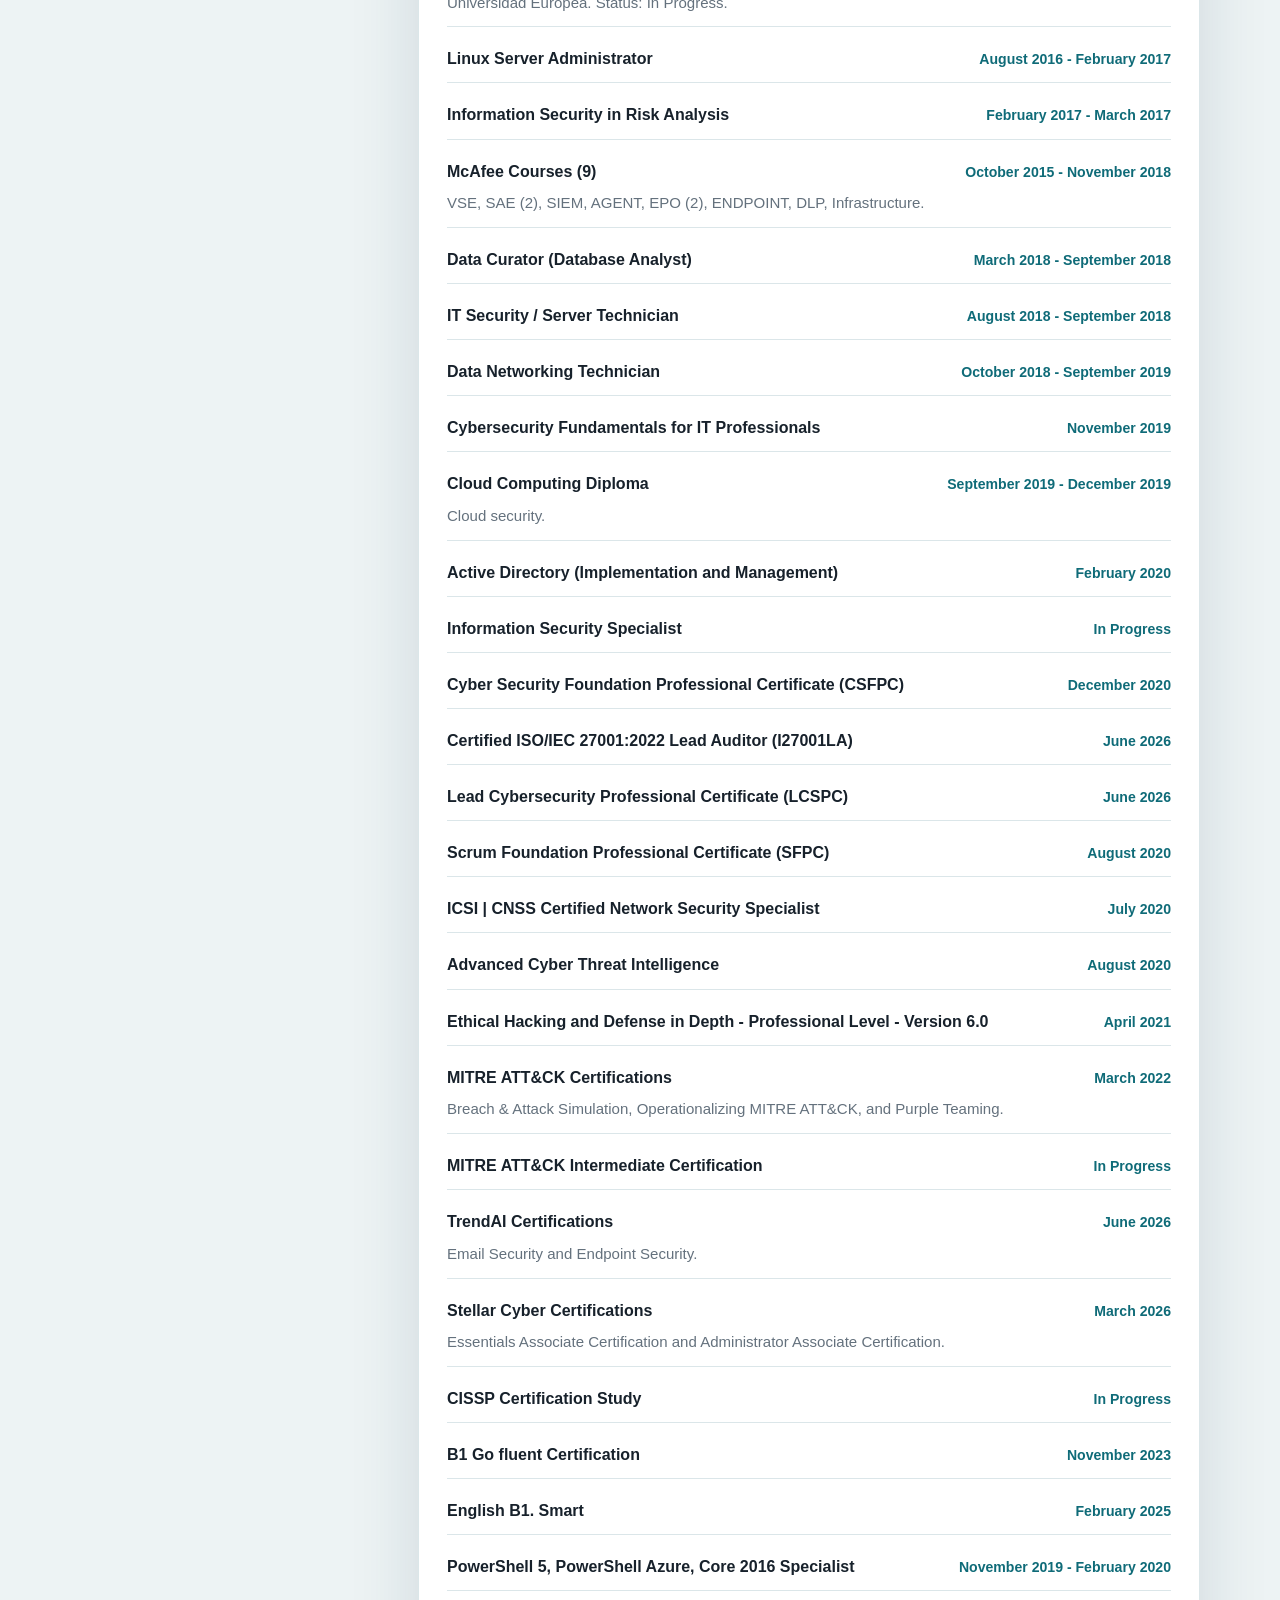
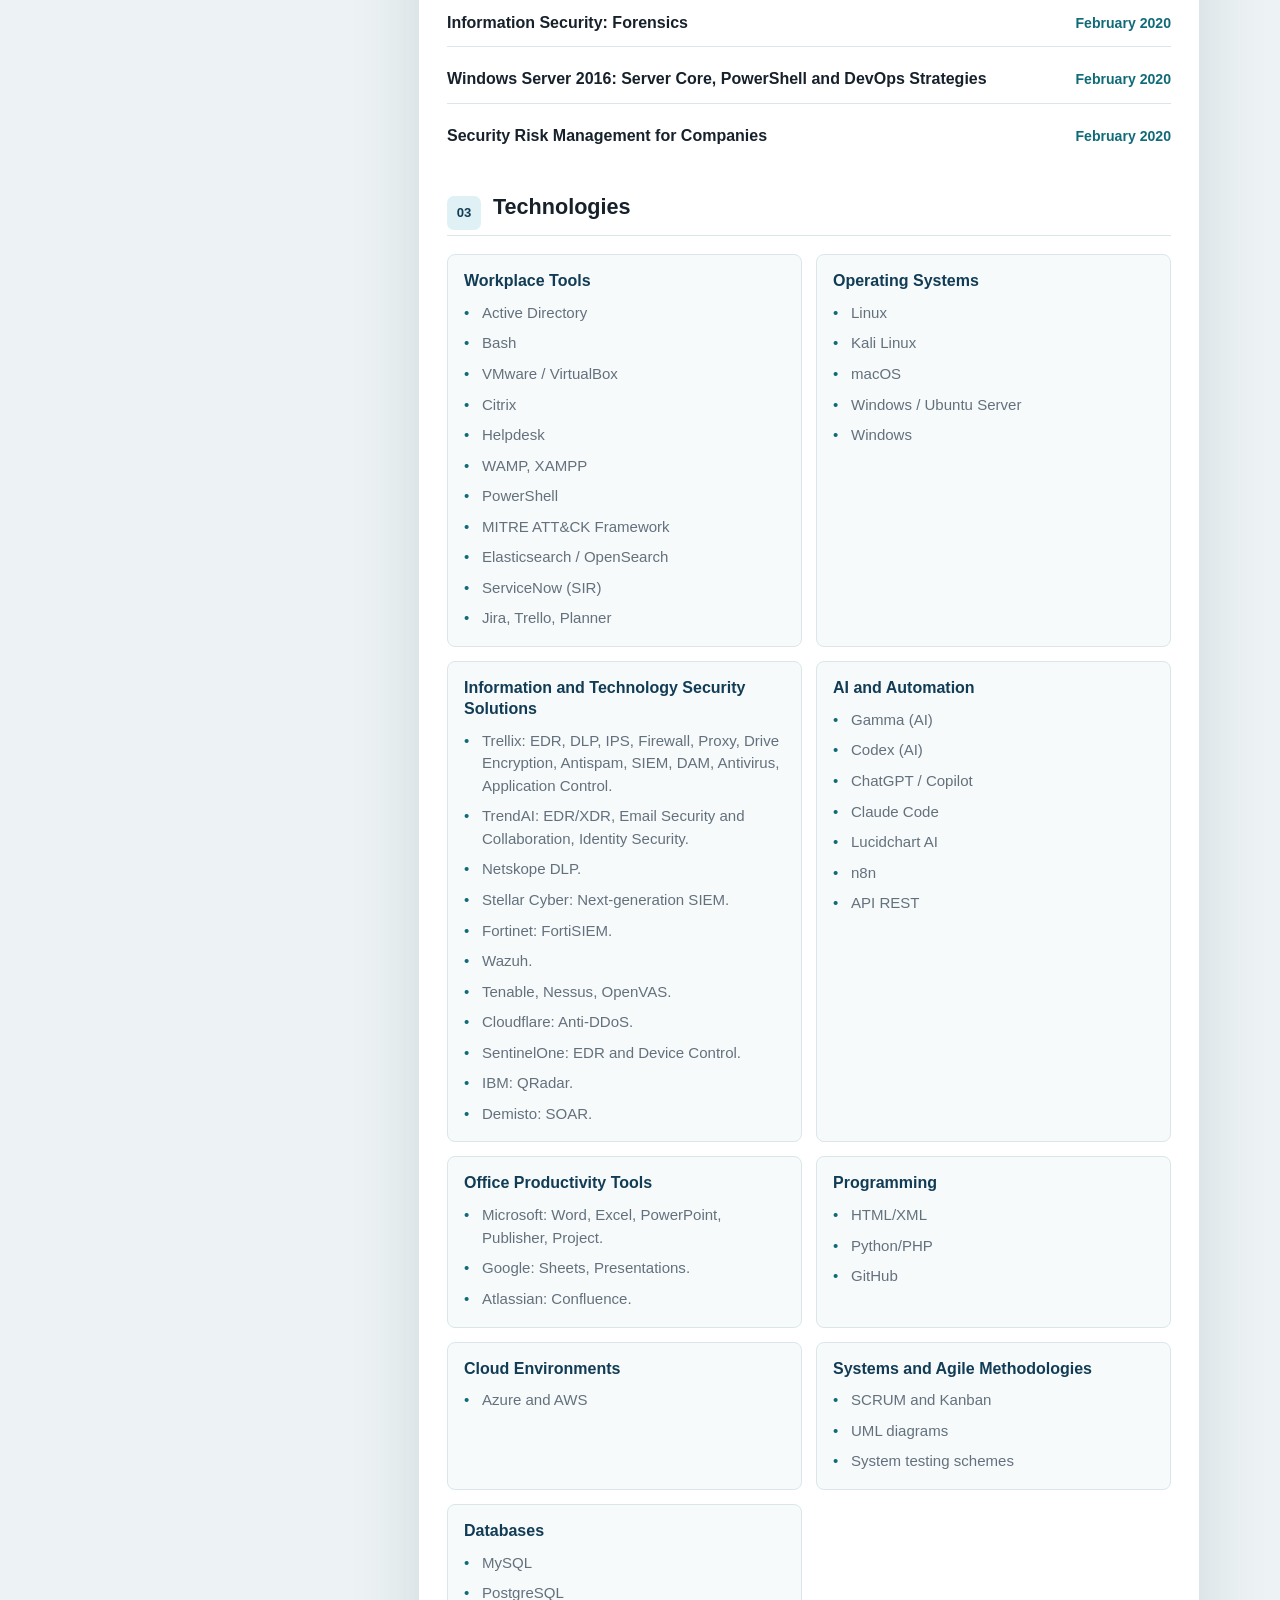
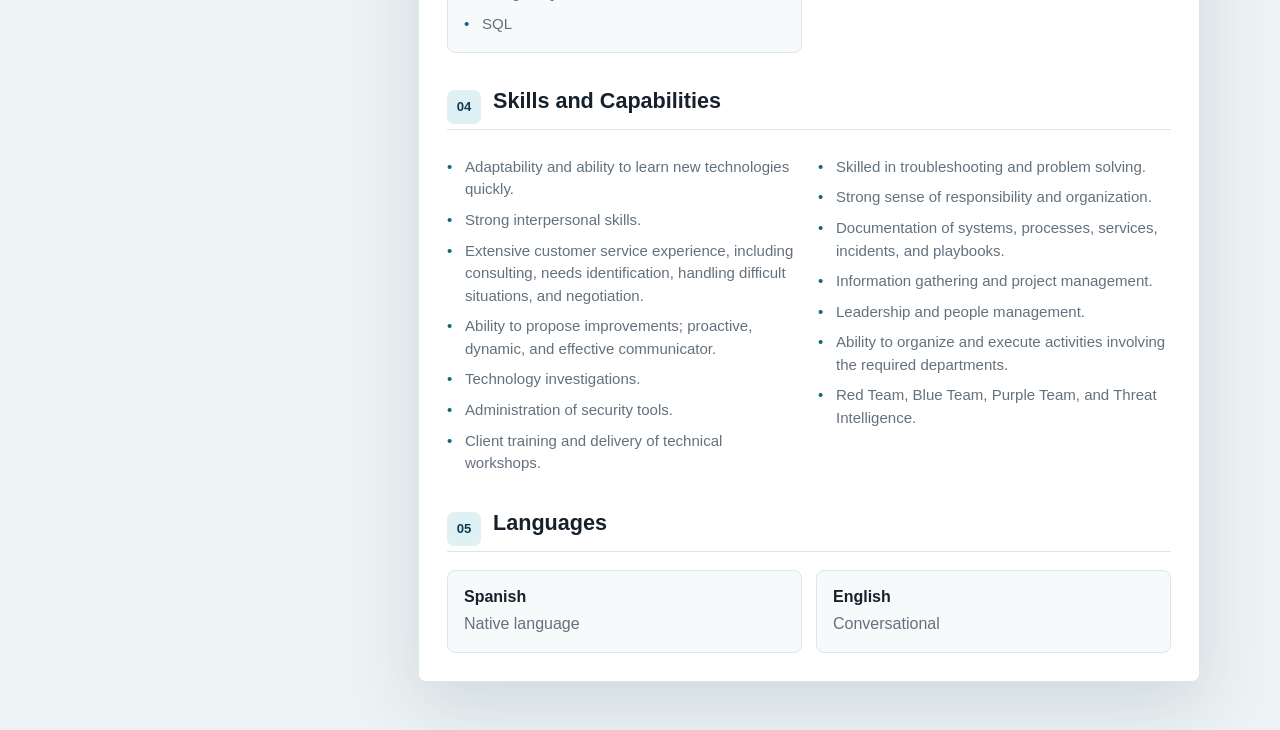
==== commit dd35cc3a: "Actualizar estudios y certificaciones" ====
--- a/en/index.html
+++ b/en/index.html
@@ -111,7 +111,7 @@
       <div class="print-footer" aria-hidden="true">CV23062026</div>
     </div>
 
-    <script src="./cv-data.js?v=20260812-linkedin"></script>
-    <script src="../app.js?v=20260812-linkedin"></script>
+    <script src="./cv-data.js?v=20260818-certs"></script>
+    <script src="../app.js?v=20260818-certs"></script>
   </body>
 </html>
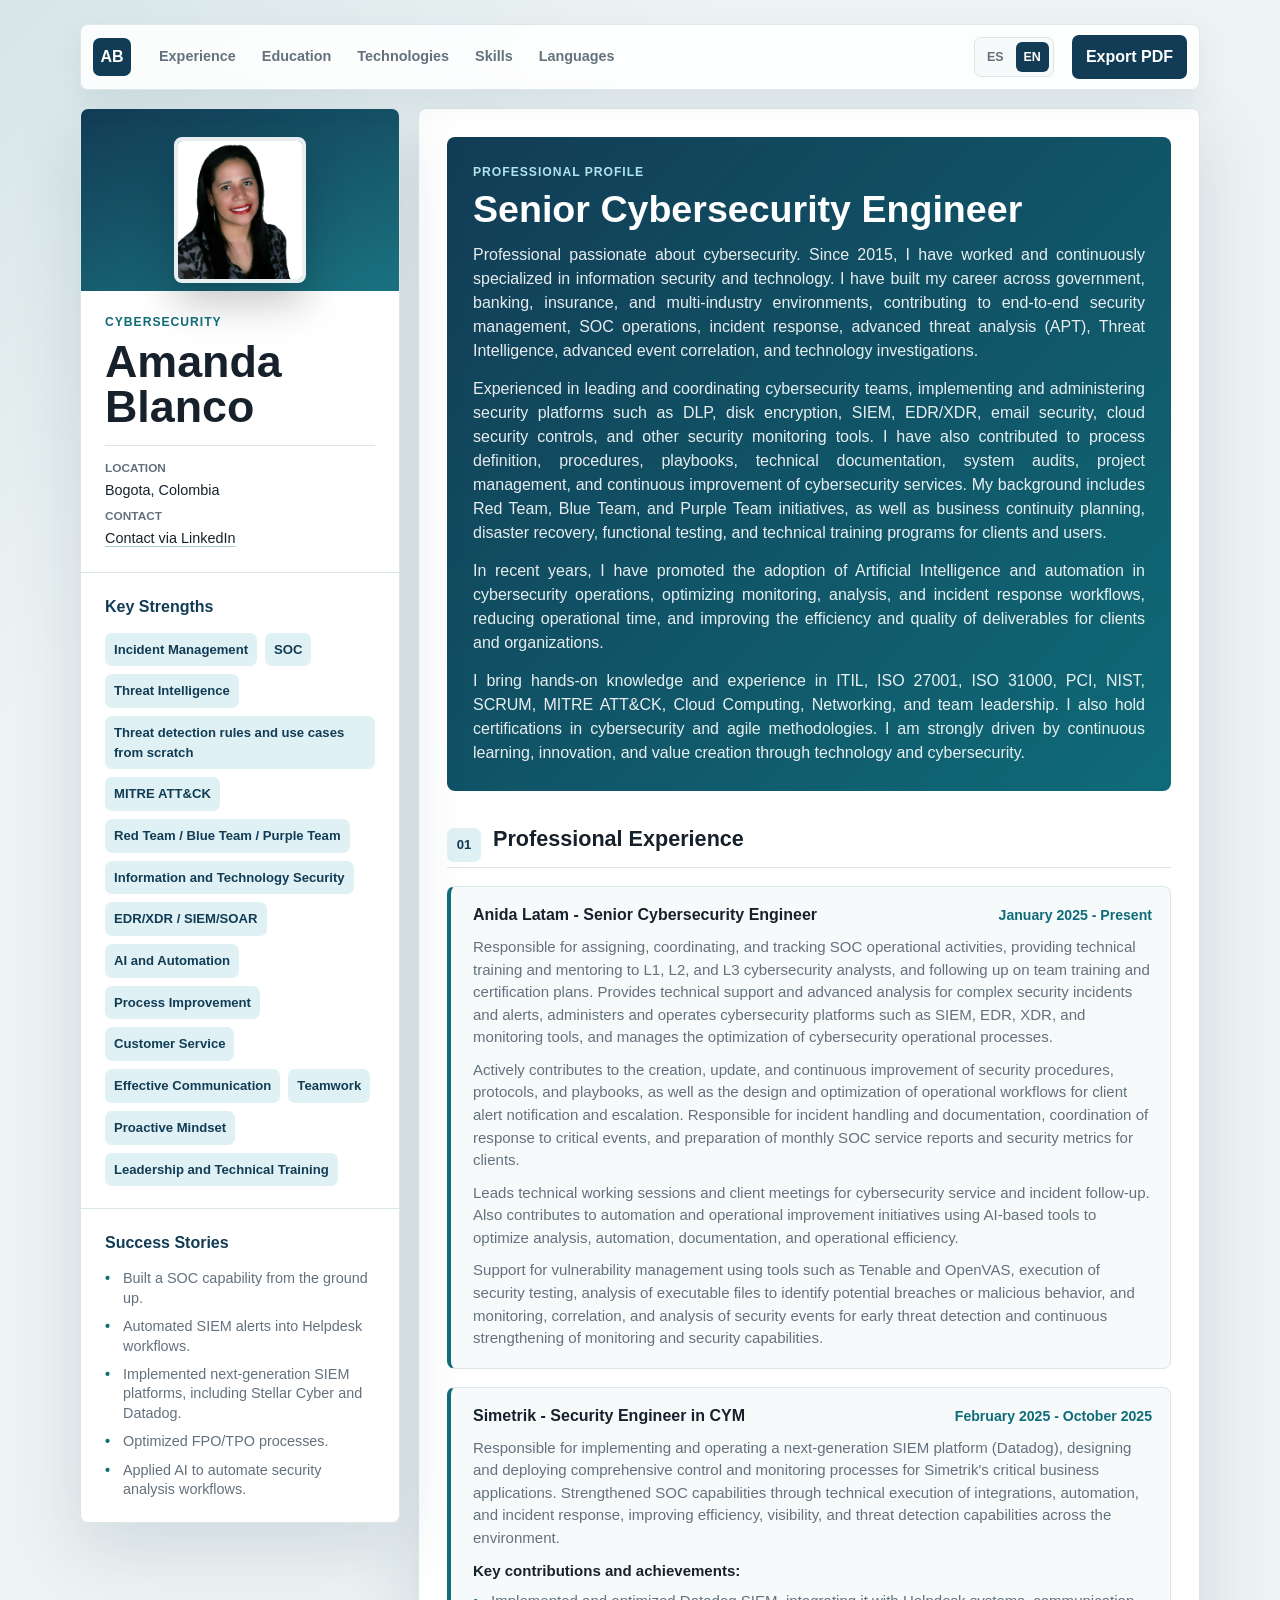
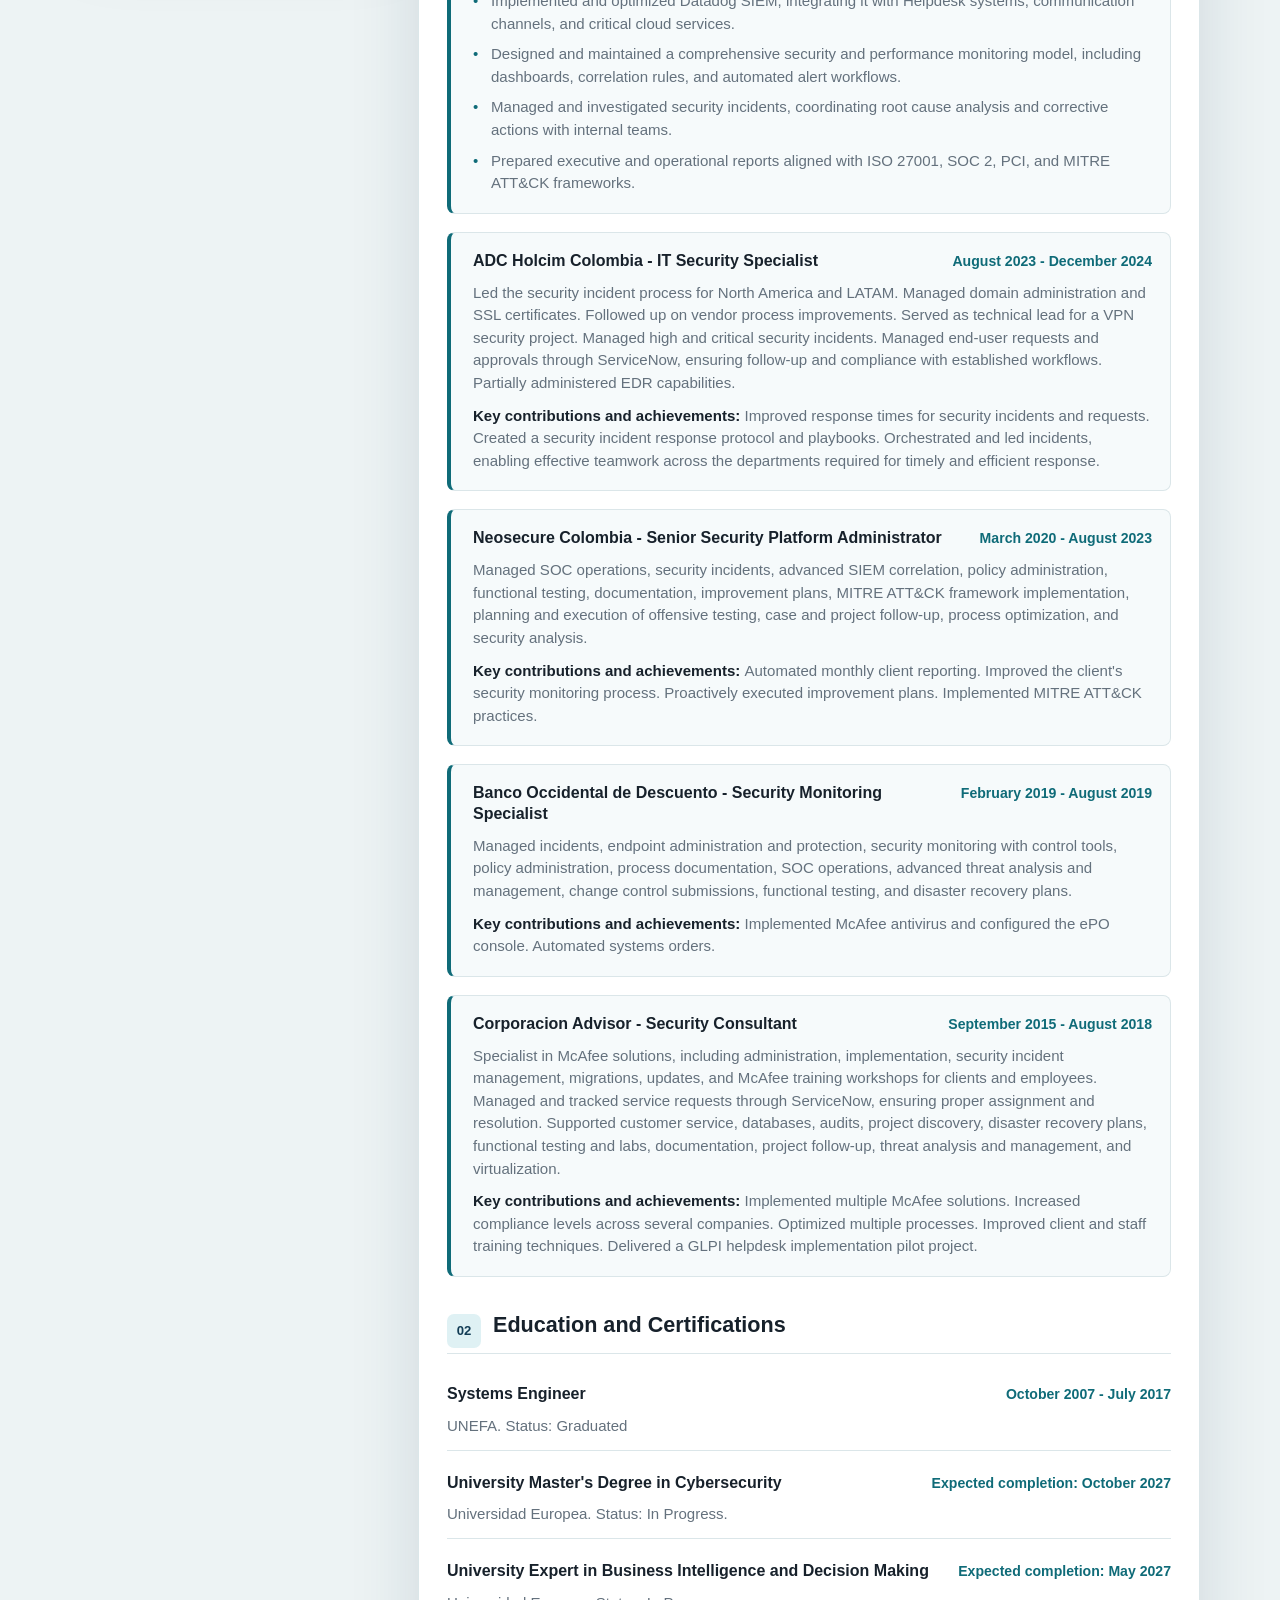
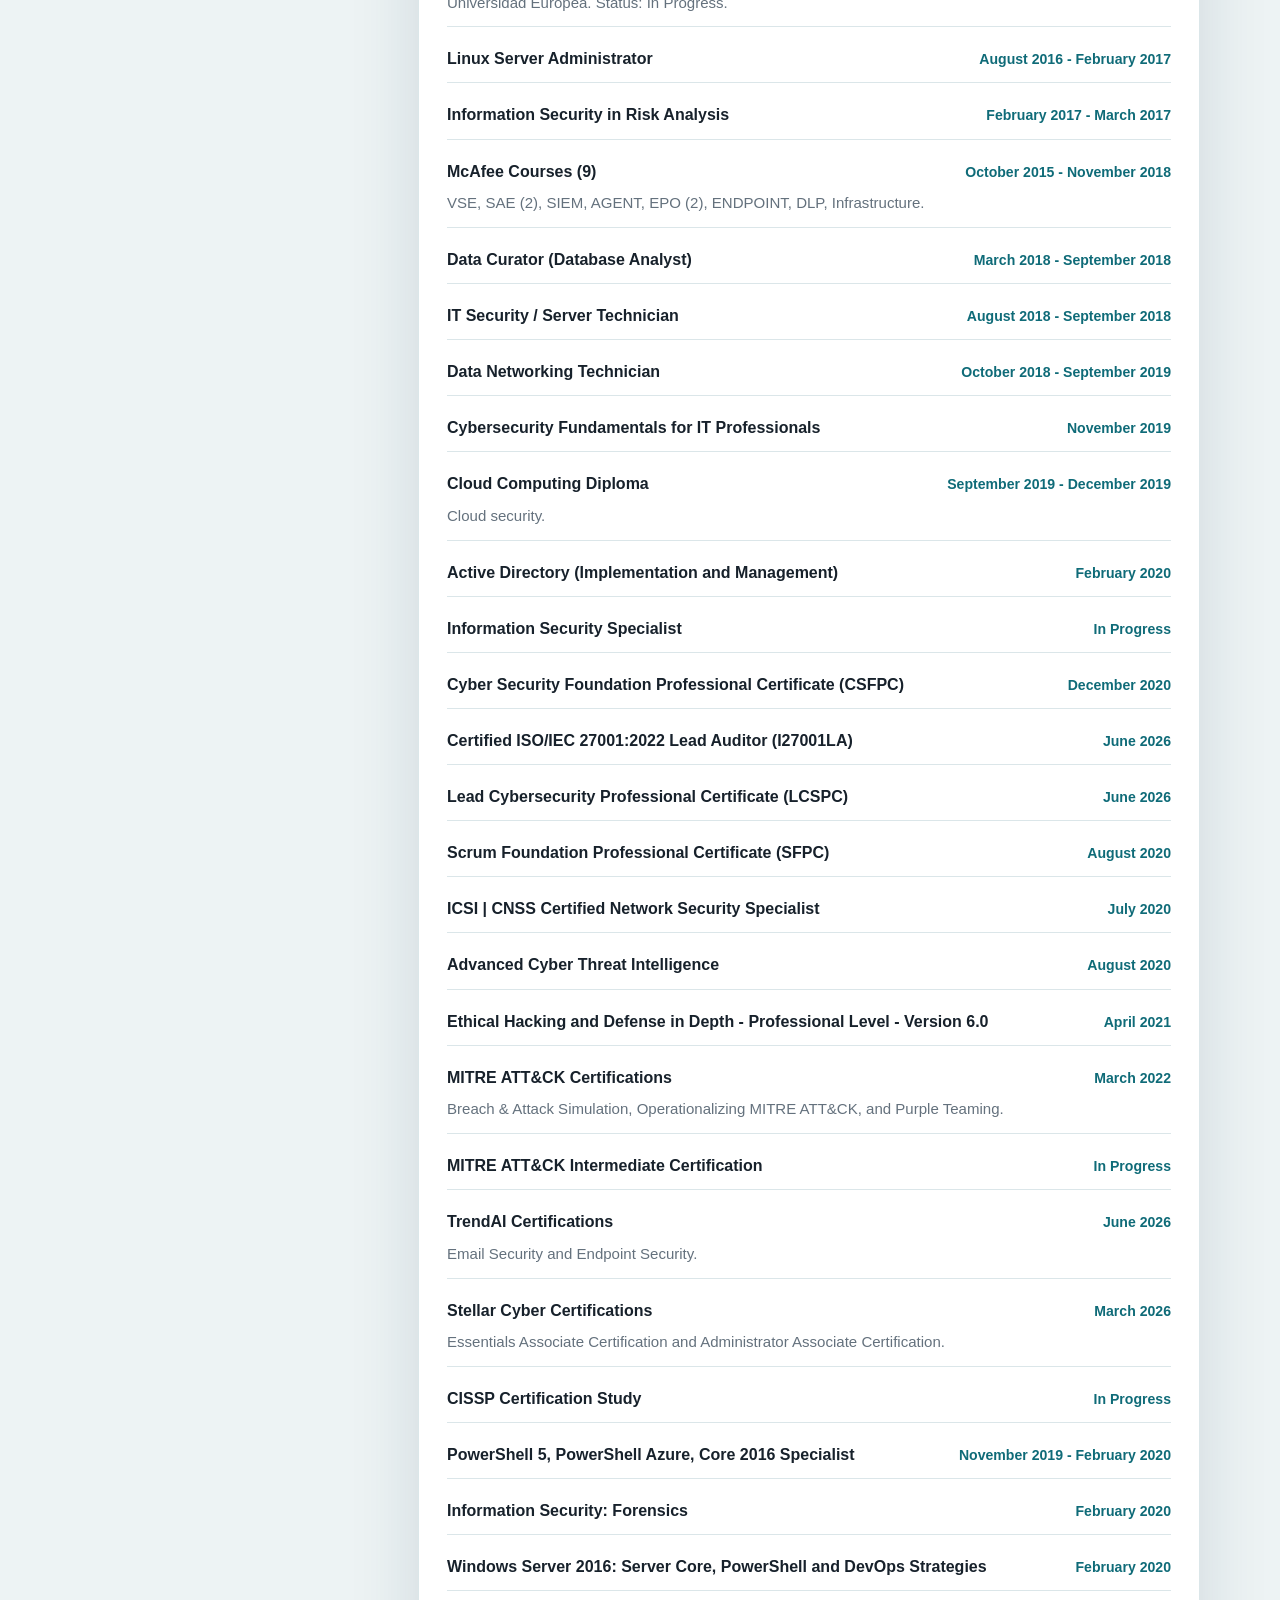
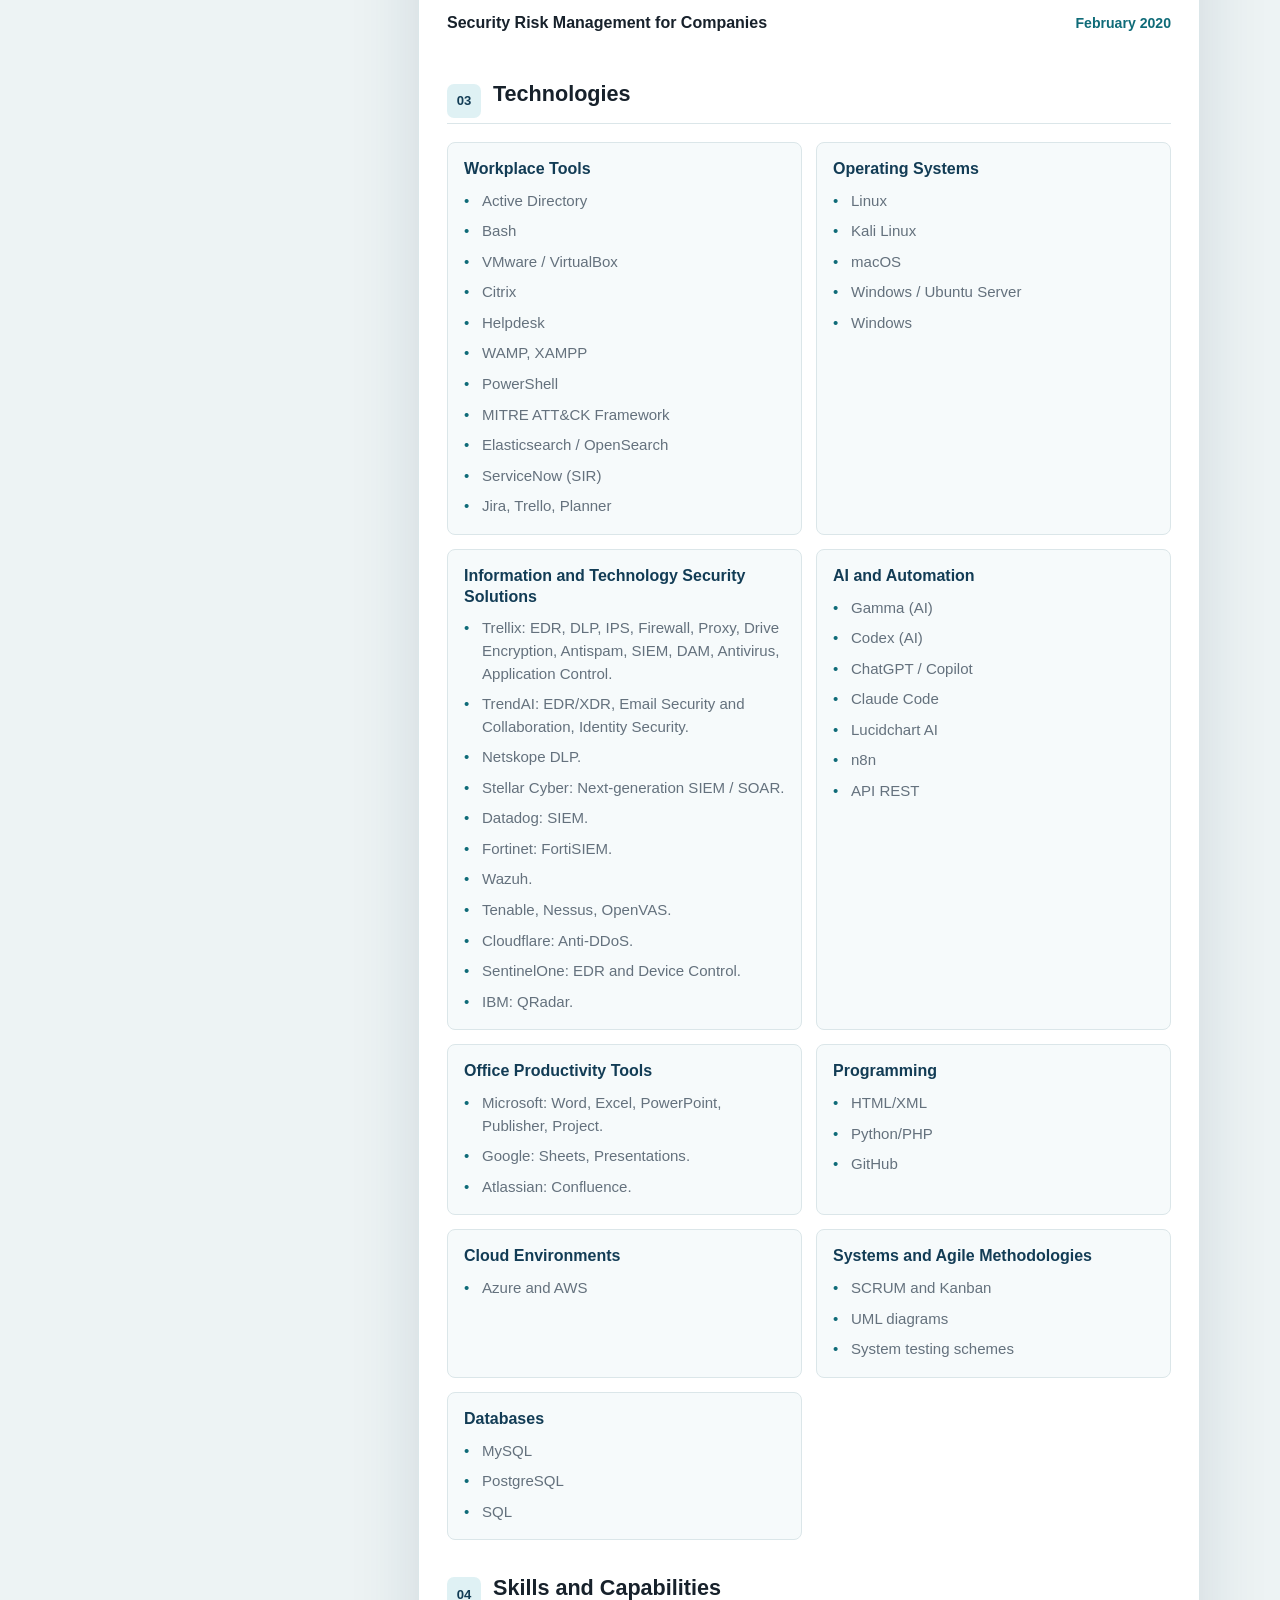
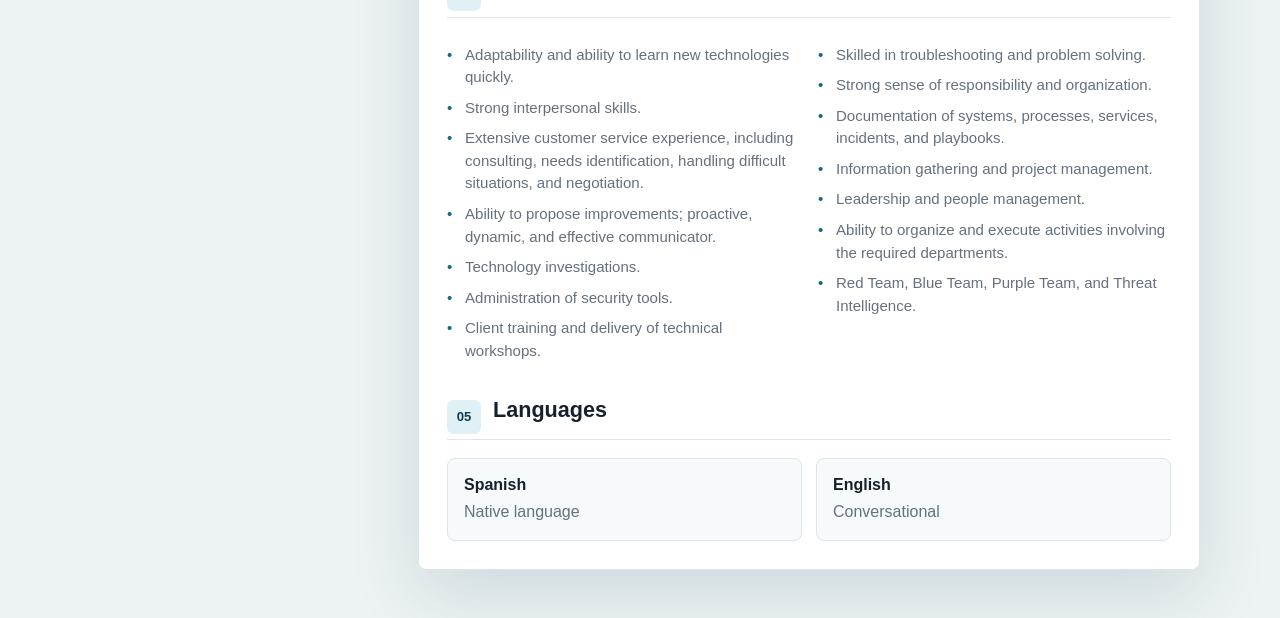
==== commit e27be872: "Ajustar PDF y tecnologias del CV" ====
--- a/en/index.html
+++ b/en/index.html
@@ -9,7 +9,7 @@
       name="description"
       content="Curriculum vitae of Amanda Blanco, senior cybersecurity and information security professional."
     >
-    <link rel="stylesheet" href="../styles.css">
+    <link rel="stylesheet" href="../styles.css?v=20260925-local-pdf-photo">
   </head>
   <body>
     <div class="app-shell">
@@ -110,8 +110,9 @@
       </main>
       <div class="print-footer" aria-hidden="true">CV23062026</div>
     </div>
+    <main id="ats-resume" class="ats-resume" aria-label="ATS resume Amanda Blanco"></main>
 
     <script src="./cv-data.js?v=20260818-certs"></script>
-    <script src="../app.js?v=20260818-certs"></script>
+    <script src="../app.js?v=20260925-local-pdf-photo"></script>
   </body>
 </html>
--- a/styles.css
+++ b/styles.css
@@ -532,6 +532,10 @@
   color: var(--muted);
 }
 
+.ats-resume {
+  display: none;
+}
+
 @media (max-width: 920px) {
   .app-shell {
     width: min(100% - 20px, var(--page-width));
@@ -613,11 +617,18 @@
 }
 
 @media print {
+  *,
+  *::before,
+  *::after {
+    -webkit-print-color-adjust: exact;
+    print-color-adjust: exact;
+  }
+
   :root {
-    --bg: #ffffff;
+    --bg: #edf3f4;
     --surface: #ffffff;
-    --surface-muted: #ffffff;
-    --shadow: none;
+    --surface-muted: #f6fafb;
+    --shadow: 0 10px 26px rgba(18, 60, 85, 0.1);
   }
 
   html {
@@ -625,9 +636,11 @@
   }
 
   body {
-    background: #ffffff;
-    color: #111827;
-    font-size: 10pt;
+    background:
+      linear-gradient(135deg, rgba(15, 107, 120, 0.1), transparent 32rem),
+      var(--bg);
+    color: var(--ink);
+    font-size: 9pt;
   }
 
   .app-shell {
@@ -653,51 +666,71 @@
     display: block;
   }
 
-  .profile-panel,
-  .content-panel,
-  .hero-card,
-  .timeline-item,
-  .skill-card,
-  .language-item {
-    box-shadow: none;
-  }
-
   #estudios .compact-item {
     padding-top: 5px;
     padding-bottom: 5px;
   }
 
+  .profile-panel,
+  .content-panel {
+    background: var(--surface);
+    border: 1px solid var(--line);
+    border-radius: var(--radius);
+    box-shadow: var(--shadow);
+  }
+
   .profile-panel {
     display: grid;
-    grid-template-columns: 120px minmax(0, 1fr);
+    grid-template-columns: 118px minmax(0, 1fr);
+    position: static;
+    top: auto;
     gap: 0;
     margin-bottom: 12px;
     overflow: visible;
-    border: 0;
+    break-inside: avoid;
   }
 
   .portrait-wrap {
-    display: block;
-    padding: 0;
-    background: transparent;
+    display: grid;
+    grid-column: 1;
+    grid-row: 1;
+    place-items: center;
+    min-height: 138px;
+    padding: 12px;
+    background: linear-gradient(160deg, var(--accent-dark), #1a7280);
   }
 
   .portrait {
-    width: 92px;
-    height: 104px;
-    margin: 0;
-    border: 1px solid #d1d5db;
-    box-shadow: none;
+    width: 86px;
+    height: 98px;
+    margin: 0 auto;
+    border: 3px solid rgba(255, 255, 255, 0.9);
+    box-shadow: 0 12px 24px rgba(0, 0, 0, 0.16);
   }
 
   .panel-section {
-    padding: 0 0 8px;
+    padding: 12px 14px;
+    border-top: 1px solid var(--line);
+  }
+
+  .portrait-wrap + .panel-section {
+    grid-column: 2;
+    grid-row: 1;
     border-top: 0;
   }
 
-  .contact-card,
-  .focus-card {
+  .focus-card,
+  .success-card {
     grid-column: 1 / -1;
+  }
+
+  .profile-panel h1 {
+    font-size: 24pt;
+  }
+
+  .identity-contact {
+    margin-top: 10px;
+    padding-top: 8px;
   }
 
   .contact-list,
@@ -705,75 +738,91 @@
   .success-list {
     display: flex;
     flex-wrap: wrap;
-    gap: 5px 12px;
-  }
-
-  .contact-list li {
-    display: block;
-  }
-
-  .contact-label {
-    display: inline;
-    margin-right: 3px;
+    gap: 7px;
   }
 
   .tag-list li {
-    padding: 0;
-    color: #374151;
-    background: transparent;
+    max-width: 100%;
+    padding: 7px 9px;
+    color: var(--accent-dark);
+    background: var(--accent-soft);
+    white-space: normal;
+    overflow-wrap: anywhere;
+    line-height: 1.25;
   }
 
   .success-list li {
-    padding-left: 10px;
-    color: #374151;
+    color: var(--muted);
   }
 
   .content-panel {
-    padding: 0;
-    border: 0;
+    padding: 18px;
   }
 
   .hero-card {
-    padding: 0 0 10px;
-    color: #111827;
-    background: transparent;
-    border-radius: 0;
+    padding: 18px;
+    color: #ffffff;
+    background: linear-gradient(135deg, var(--accent-dark), #0f6b78);
+    border-radius: var(--radius);
+    break-inside: auto;
+  }
+
+  .hero-card h2 {
+    font-size: 20pt;
   }
 
   .hero-card h2,
   .hero-card .section-kicker,
   .summary {
-    color: #111827;
+    color: #ffffff;
+  }
+
+  .hero-card .section-kicker {
+    color: #afe5ed;
   }
 
   .resume-section {
-    padding-top: 14px;
-    break-inside: avoid;
+    padding-top: 20px;
+    break-inside: auto;
   }
 
   .section-heading {
-    margin-bottom: 8px;
+    margin-bottom: 12px;
     break-after: avoid;
   }
 
   .section-heading span {
-    width: auto;
-    height: auto;
-    background: transparent;
+    width: 30px;
+    height: 30px;
+    color: var(--accent-dark);
+    background: var(--accent-soft);
   }
 
   .timeline {
-    gap: 8px;
+    gap: 12px;
   }
 
   .timeline-item,
   .skill-card,
   .language-item {
-    padding: 8px 0;
-    background: transparent;
-    border: 0;
-    border-radius: 0;
+    background: var(--surface-muted);
+    border: 1px solid var(--line);
+    border-radius: var(--radius);
     break-inside: avoid;
+  }
+
+  .timeline-item {
+    padding: 12px 14px 12px 16px;
+  }
+
+  .item-header,
+  .compact-item {
+    grid-template-columns: minmax(0, 1fr) minmax(94px, max-content);
+    gap: 10px;
+  }
+
+  .period {
+    white-space: normal;
   }
 
   .skill-grid,
@@ -787,6 +836,199 @@
   .detail,
   .skill-card li,
   .two-column-list li {
+    color: var(--muted);
+  }
+
+  .app-shell {
+    display: none !important;
+  }
+
+  body {
+    background: #ffffff !important;
+    color: #111827;
+    font-family: Arial, "Segoe UI", sans-serif;
+    font-size: 9.2pt;
+    line-height: 1.28;
+  }
+
+  .ats-resume {
+    display: block !important;
+    width: auto;
+    max-width: none;
+    padding: 0;
+    margin: 0;
+    color: #111827;
+    background: #ffffff;
+  }
+
+  .ats-resume,
+  .ats-resume * {
+    box-shadow: none !important;
+  }
+
+  .ats-header {
+    padding-bottom: 10pt;
+    margin-bottom: 12pt;
+    border-bottom: 1px solid #9ca3af;
+  }
+
+  .ats-header-content {
+    display: flex;
+    align-items: flex-start;
+    justify-content: space-between;
+    gap: 18pt;
+  }
+
+  .ats-header-main {
+    min-width: 0;
+    flex: 1;
+  }
+
+  .ats-photo {
+    width: 66pt;
+    height: 74pt;
+    object-fit: cover;
+    border: 1px solid #d1d5db;
+    border-radius: 6pt;
+  }
+
+  .ats-header h1 {
+    margin: 0;
+    color: #123c55;
+    font-size: 20pt;
+    line-height: 1.05;
+    letter-spacing: 0;
+    text-transform: none;
+  }
+
+  .ats-title {
+    margin: 3pt 0 8pt;
+    color: #111827;
+    font-size: 11pt;
+    font-weight: 700;
+  }
+
+  .ats-contact {
+    padding: 0;
+    margin: 0;
+    list-style: none;
+  }
+
+  .ats-contact li {
+    margin: 2pt 0;
+  }
+
+  .ats-resume a {
+    color: #111827;
+    text-decoration: none;
+  }
+
+  .ats-section {
+    margin: 9pt 0 0;
+    break-inside: auto;
+    page-break-inside: auto;
+  }
+
+  .ats-section h2 {
+    margin: 0 0 6pt;
+    padding-bottom: 3pt;
+    color: #123c55;
+    font-size: 11pt;
+    line-height: 1.2;
+    text-transform: uppercase;
+    border-bottom: 1px solid #d1d5db;
+    break-after: avoid;
+    page-break-after: avoid;
+  }
+
+  .ats-section p,
+  .ats-section li {
+    color: #111827;
+  }
+
+  .ats-section p {
+    margin: 0 0 6pt;
+  }
+
+  .ats-section ul {
+    padding: 0;
+    margin: 4pt 0 0 14pt;
+  }
+
+  .ats-multi-list {
+    column-count: 2;
+    column-gap: 22pt;
+  }
+
+  .ats-strengths-list li {
+    margin-bottom: 2pt;
+  }
+
+  .ats-section li {
+    margin: 0 0 3pt;
+    padding-left: 1pt;
+    break-inside: avoid;
+    page-break-inside: avoid;
+  }
+
+  .ats-entry {
+    margin: 8pt 0 0;
+    break-inside: auto;
+    page-break-inside: auto;
+  }
+
+  .ats-tech-group {
+    margin: 0;
+    break-inside: avoid;
+    page-break-inside: avoid;
+  }
+
+  .ats-tech-grid {
+    display: grid;
+    grid-template-columns: repeat(2, minmax(0, 1fr));
+    column-gap: 22pt;
+    row-gap: 7pt;
+    align-items: start;
+  }
+
+  .ats-tech-list {
+    margin-top: 3pt !important;
+  }
+
+  .ats-entry-header {
+    margin-bottom: 3pt;
+    break-after: avoid;
+    page-break-after: avoid;
+  }
+
+  .ats-entry h3,
+  .ats-tech-group h3 {
+    margin: 0;
+    color: #111827;
+    font-size: 10.5pt;
+    line-height: 1.25;
+    font-weight: 700;
+  }
+
+  .ats-period,
+  .ats-detail,
+  .ats-subtitle {
+    margin: 2pt 0 0;
     color: #374151;
-  }
-}
+    font-size: 9.5pt;
+    line-height: 1.3;
+  }
+
+  .ats-subtitle {
+    font-weight: 700;
+  }
+
+  .ats-resume h1,
+  .ats-resume h2,
+  .ats-resume h3,
+  .ats-resume p,
+  .ats-resume li {
+    orphans: 2;
+    widows: 2;
+  }
+}
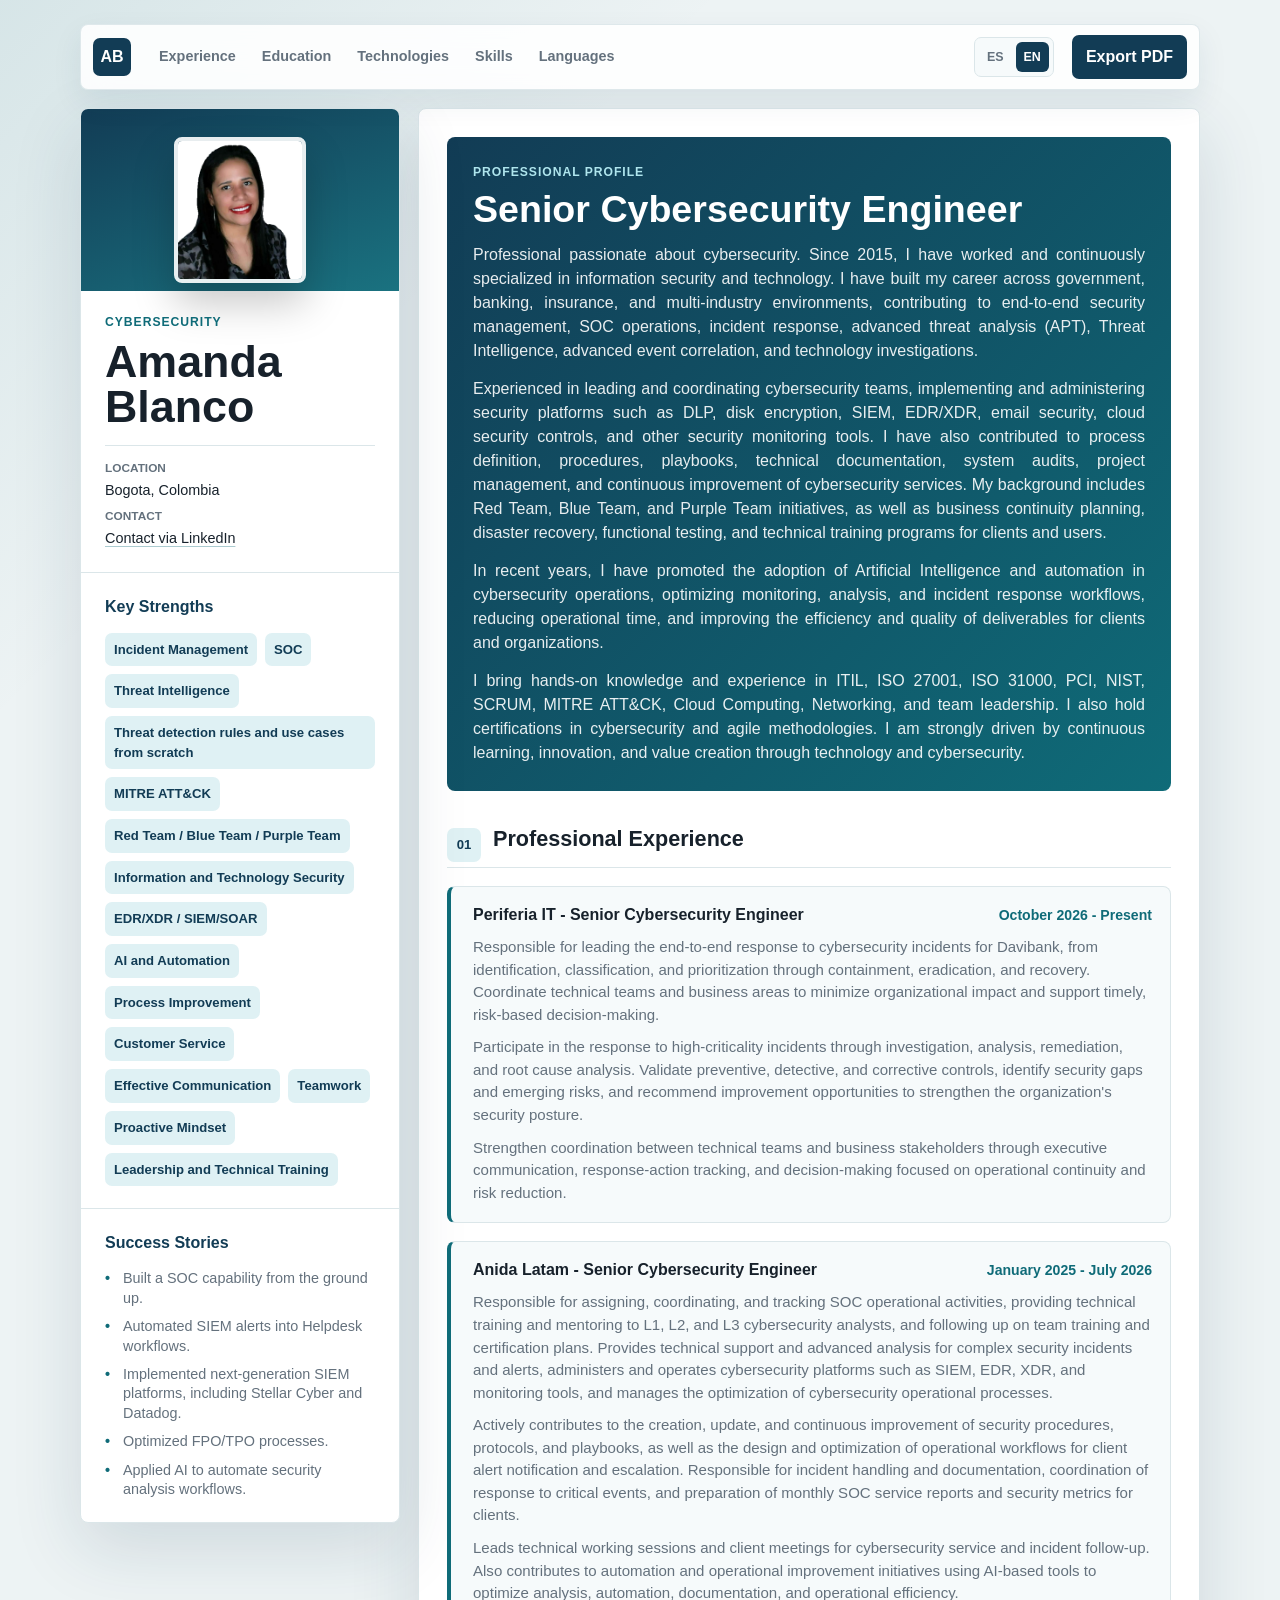
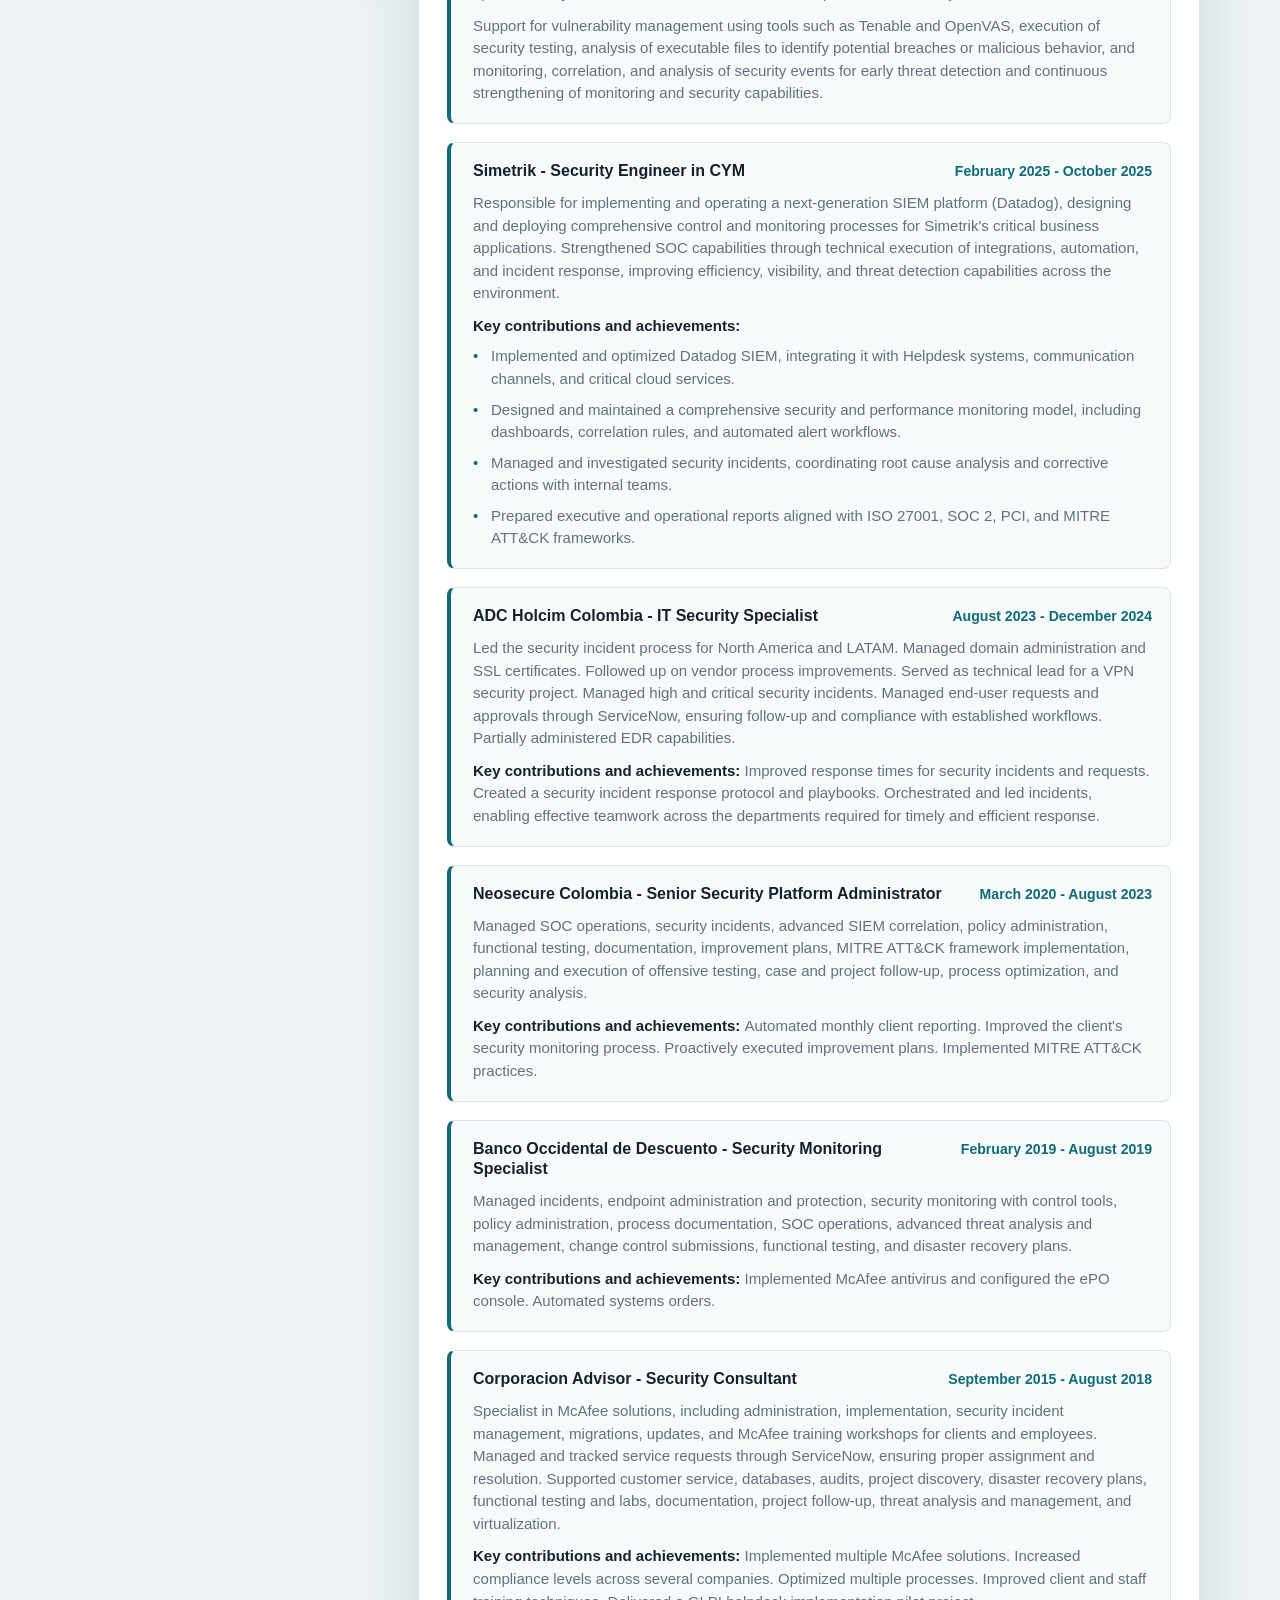
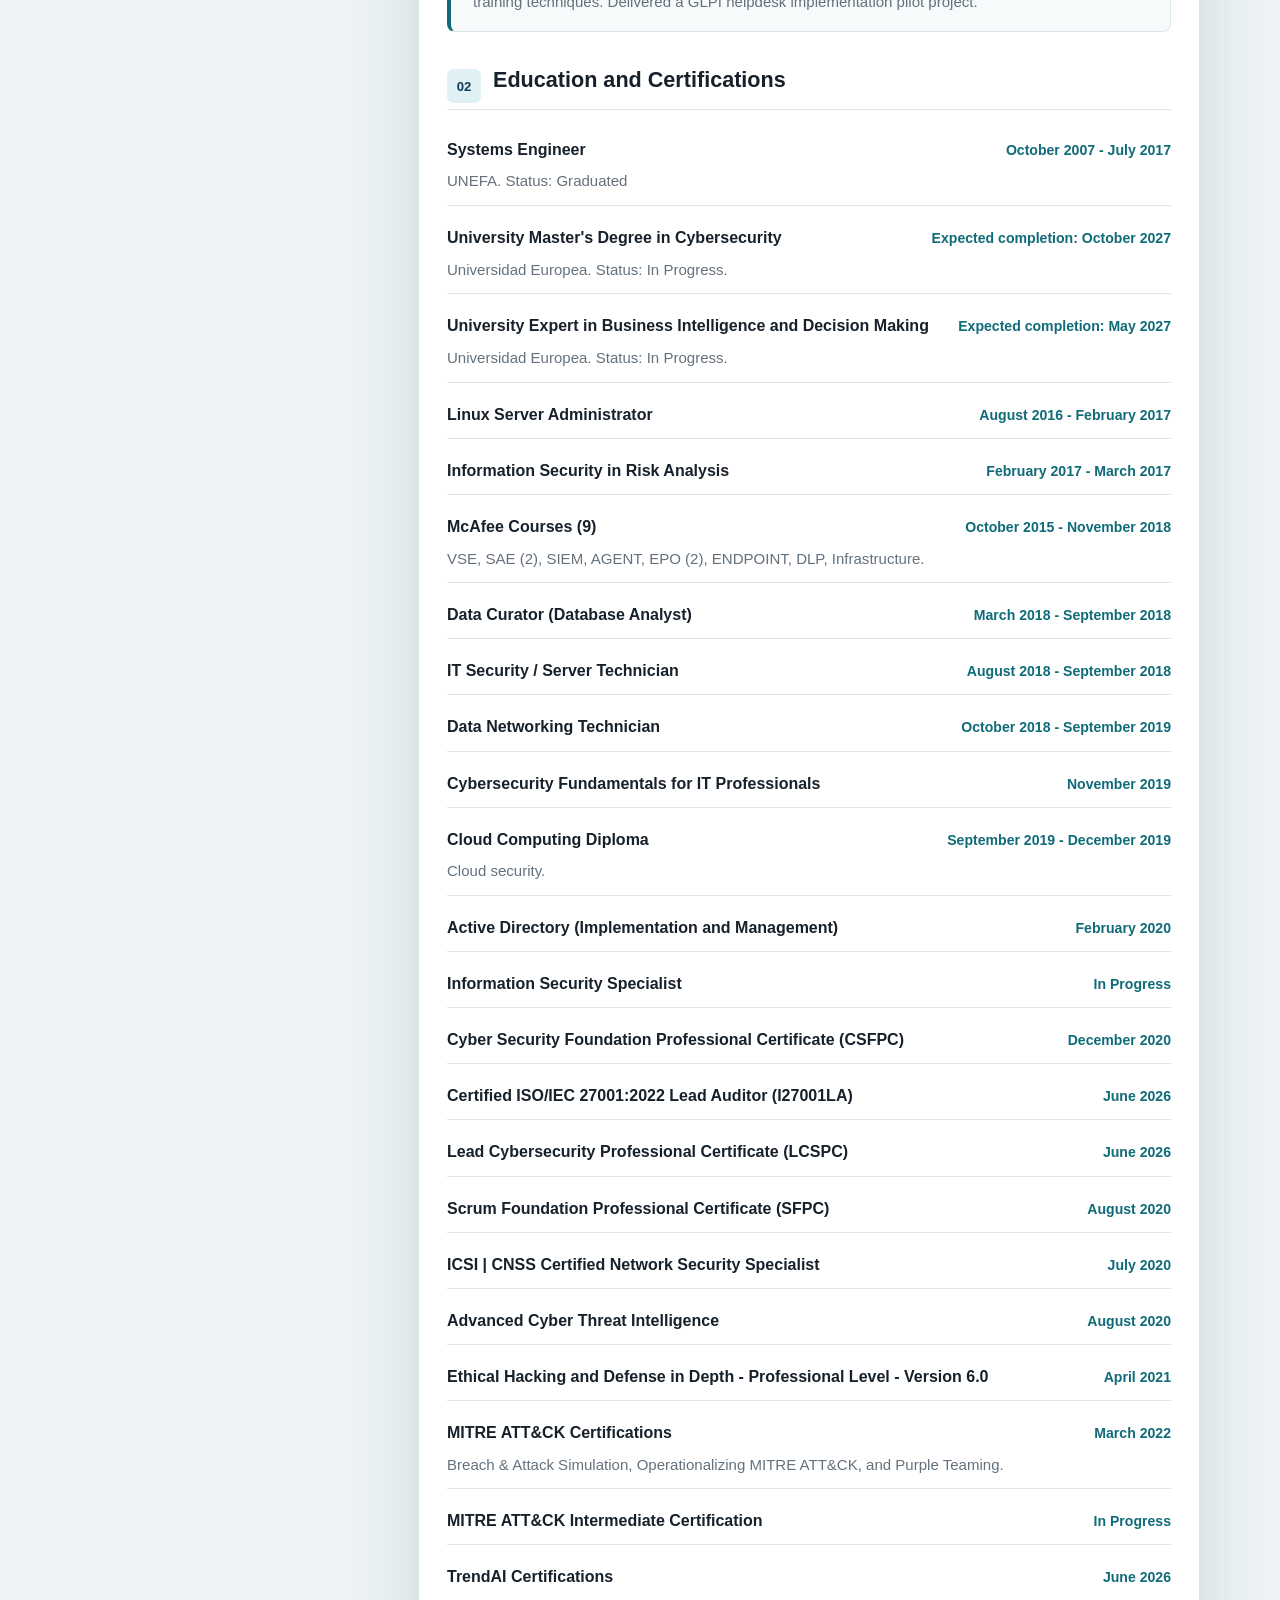
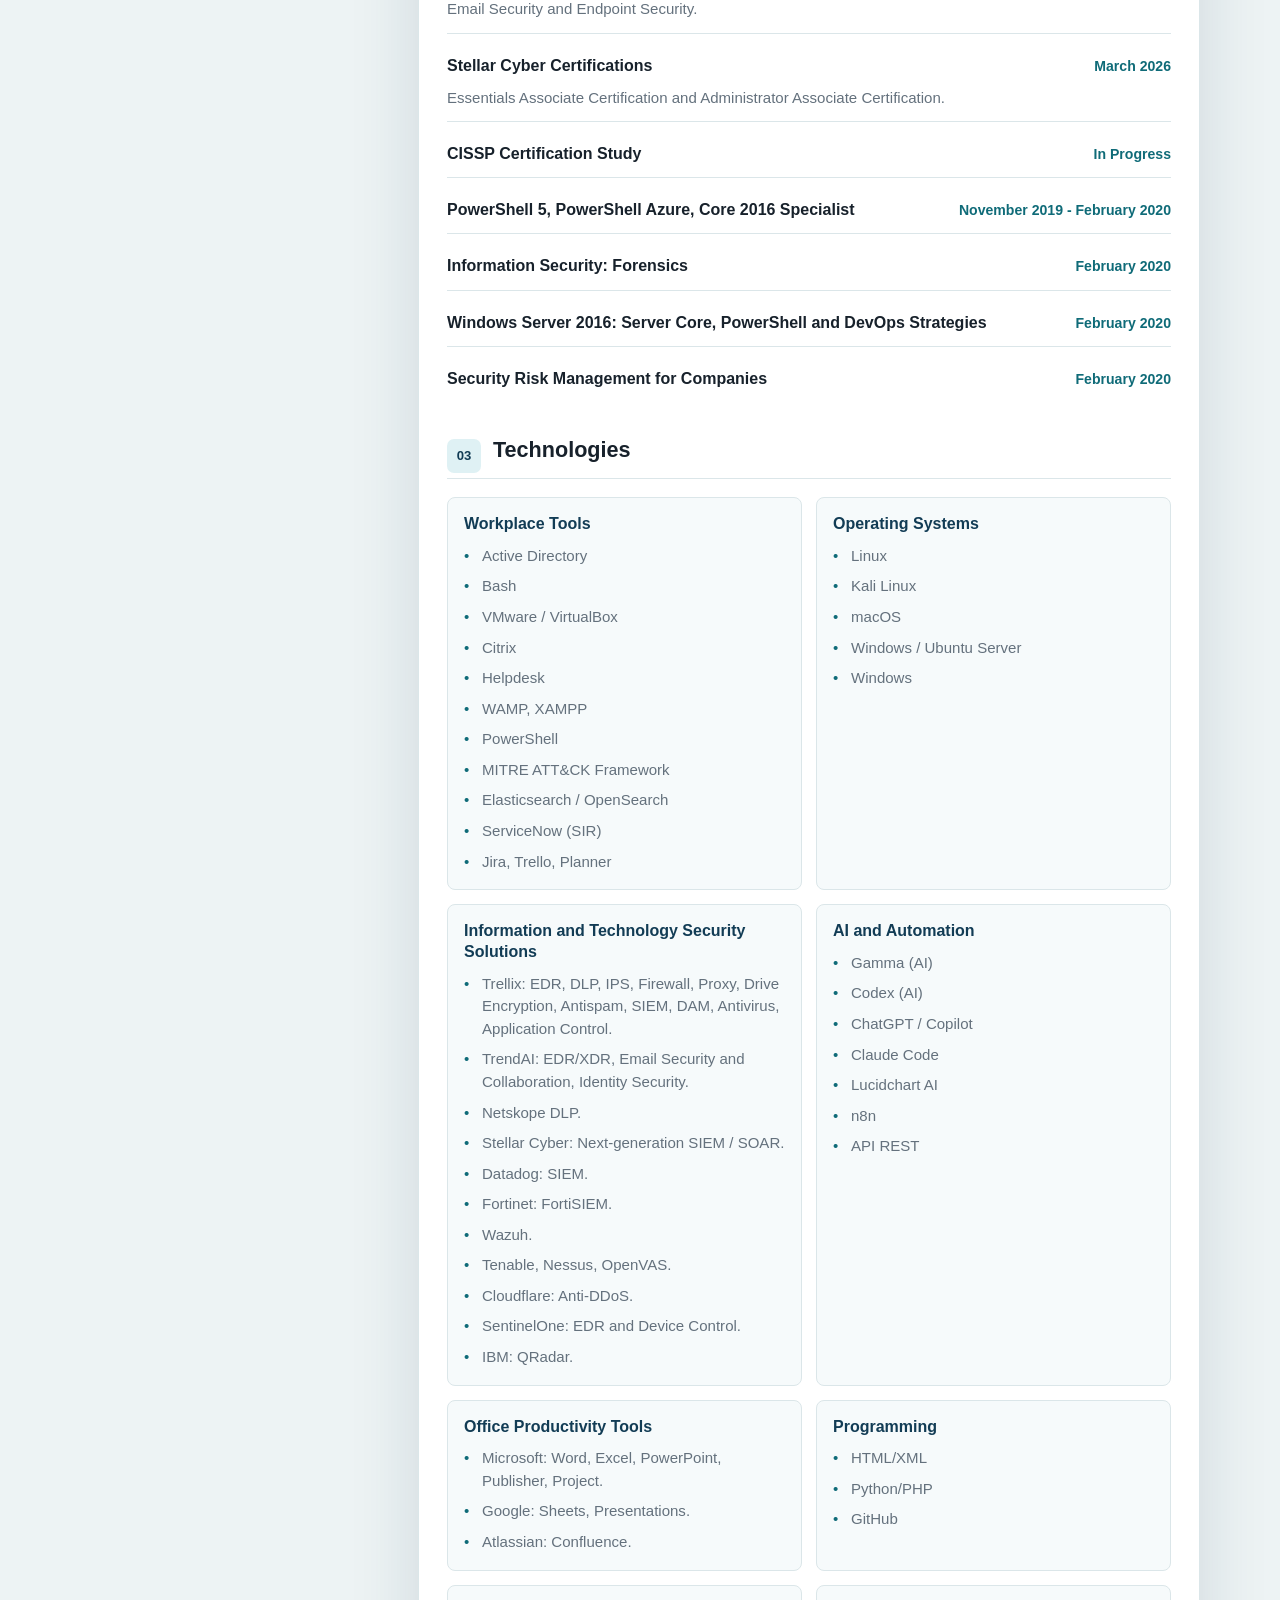
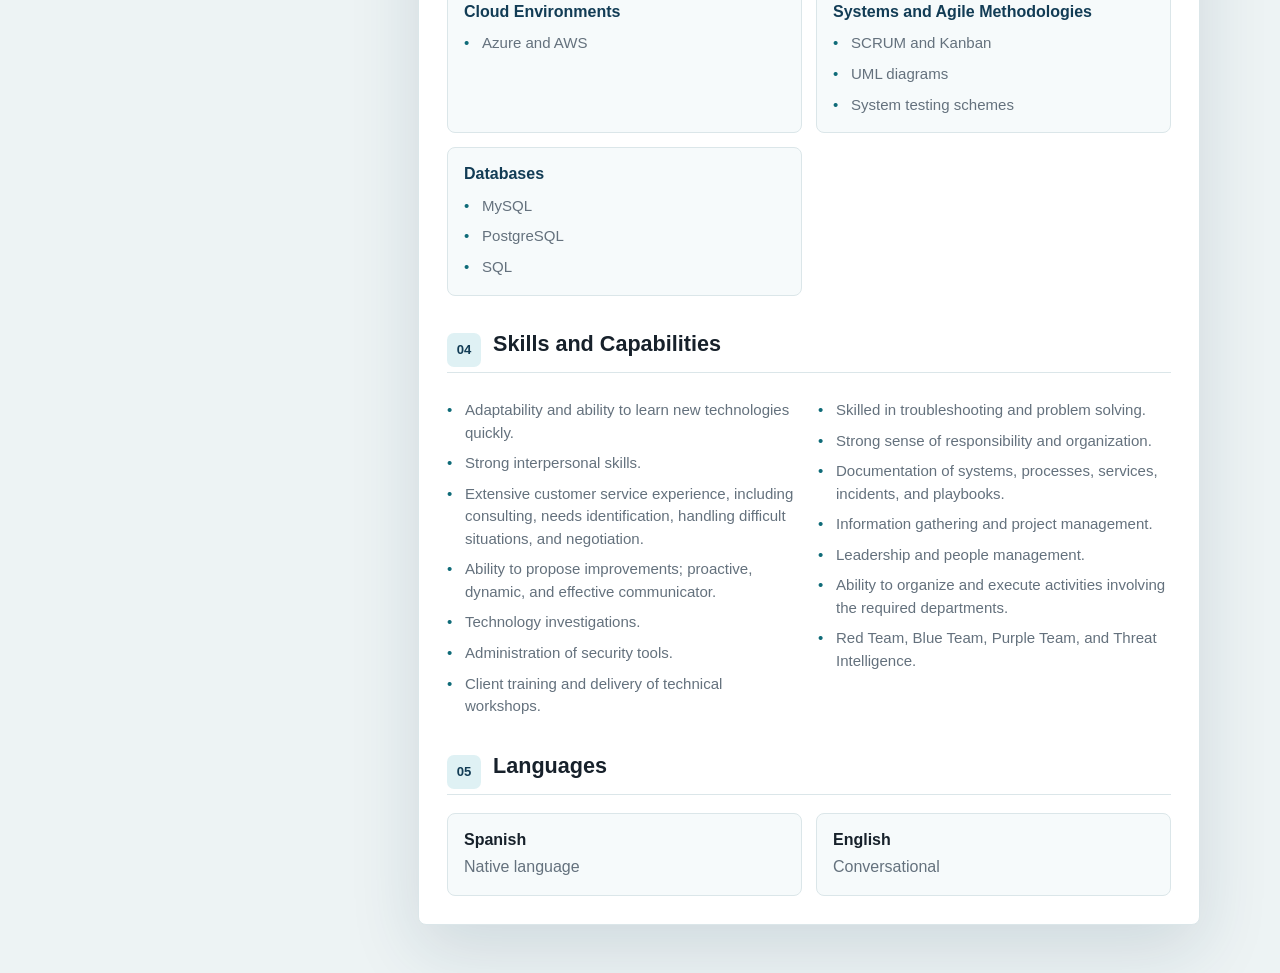
==== commit 425ea01f: "Agregar opciones de exportacion PDF" ====
--- a/en/index.html
+++ b/en/index.html
@@ -9,7 +9,7 @@
       name="description"
       content="Curriculum vitae of Amanda Blanco, senior cybersecurity and information security professional."
     >
-    <link rel="stylesheet" href="../styles.css?v=20260925-local-pdf-photo">
+    <link rel="stylesheet" href="../styles.css?v=20260925-local-pdf-options">
   </head>
   <body>
     <div class="app-shell">
@@ -26,9 +26,15 @@
           <a href="../index.html" hreflang="es" lang="es">ES</a>
           <span aria-current="page">EN</span>
         </div>
-        <button class="print-button" type="button" data-print>
-          Export PDF
-        </button>
+        <div class="print-menu" data-print-menu>
+          <button class="print-button" type="button" data-print-toggle aria-expanded="false" aria-controls="print-options">
+            Export PDF
+          </button>
+          <div id="print-options" class="print-options" hidden>
+            <button type="button" data-print-mode="full">Full version</button>
+            <button type="button" data-print-mode="summary">Summary version, 1 page</button>
+          </div>
+        </div>
       </header>
 
       <main id="start" class="resume" aria-label="Amanda Blanco curriculum vitae">
@@ -110,9 +116,10 @@
       </main>
       <div class="print-footer" aria-hidden="true">CV23062026</div>
     </div>
-    <main id="ats-resume" class="ats-resume" aria-label="ATS resume Amanda Blanco"></main>
+    <main id="ats-resume" class="ats-resume ats-full-resume" aria-label="ATS resume Amanda Blanco"></main>
+    <main id="ats-summary-resume" class="ats-resume ats-summary-resume" aria-label="ATS summary resume Amanda Blanco"></main>
 
     <script src="./cv-data.js?v=20260818-certs"></script>
-    <script src="../app.js?v=20260925-local-pdf-photo"></script>
+    <script src="../app.js?v=20260925-local-pdf-options"></script>
   </body>
 </html>
--- a/styles.css
+++ b/styles.css
@@ -140,6 +140,11 @@
   background: var(--accent-soft);
 }
 
+.print-menu {
+  position: relative;
+  flex: 0 0 auto;
+}
+
 .print-button {
   flex: 0 0 auto;
   padding: 10px 14px;
@@ -156,6 +161,41 @@
   background: var(--accent);
 }
 
+.print-options {
+  position: absolute;
+  right: 0;
+  top: calc(100% + 8px);
+  z-index: 30;
+  display: grid;
+  width: 220px;
+  padding: 6px;
+  background: #ffffff;
+  border: 1px solid var(--line);
+  border-radius: var(--radius);
+  box-shadow: 0 16px 38px rgba(18, 60, 85, 0.16);
+}
+
+.print-options[hidden] {
+  display: none;
+}
+
+.print-options button {
+  padding: 9px 10px;
+  color: var(--ink);
+  font-weight: 700;
+  text-align: left;
+  cursor: pointer;
+  background: transparent;
+  border: 0;
+  border-radius: 6px;
+}
+
+.print-options button:hover,
+.print-options button:focus-visible {
+  color: var(--accent-dark);
+  background: var(--accent-soft);
+}
+
 .print-footer {
   display: none;
 }
@@ -557,6 +597,7 @@
     flex-basis: 100%;
   }
 
+  .print-menu,
   .print-button {
     margin-left: auto;
   }
@@ -852,13 +893,19 @@
   }
 
   .ats-resume {
-    display: block !important;
+    display: none !important;
     width: auto;
     max-width: none;
     padding: 0;
     margin: 0;
     color: #111827;
     background: #ffffff;
+  }
+
+  body:not([data-print-mode]) #ats-resume,
+  body[data-print-mode="full"] #ats-resume,
+  body[data-print-mode="summary"] #ats-summary-resume {
+    display: block !important;
   }
 
   .ats-resume,
@@ -1031,4 +1078,89 @@
     orphans: 2;
     widows: 2;
   }
-}
+
+  body[data-print-mode="summary"] {
+    font-size: 7.4pt;
+    line-height: 1.14;
+  }
+
+  body[data-print-mode="summary"] .ats-resume {
+    color: #111827;
+  }
+
+  body[data-print-mode="summary"] .ats-header {
+    padding-bottom: 5pt;
+    margin-bottom: 6pt;
+  }
+
+  body[data-print-mode="summary"] .ats-header-content {
+    gap: 10pt;
+  }
+
+  body[data-print-mode="summary"] .ats-photo {
+    width: 44pt;
+    height: 50pt;
+    border-radius: 4pt;
+  }
+
+  body[data-print-mode="summary"] .ats-header h1 {
+    font-size: 16pt;
+  }
+
+  body[data-print-mode="summary"] .ats-title {
+    margin: 2pt 0 4pt;
+    font-size: 9pt;
+  }
+
+  body[data-print-mode="summary"] .ats-contact li {
+    margin: 0 0 1pt;
+  }
+
+  body[data-print-mode="summary"] .ats-section {
+    margin-top: 5pt;
+  }
+
+  body[data-print-mode="summary"] .ats-section h2 {
+    margin-bottom: 3pt;
+    padding-bottom: 1.5pt;
+    font-size: 8.5pt;
+  }
+
+  body[data-print-mode="summary"] .ats-section p,
+  body[data-print-mode="summary"] .ats-section li {
+    font-size: 7.35pt;
+    line-height: 1.14;
+  }
+
+  body[data-print-mode="summary"] .ats-section p {
+    margin-bottom: 3pt;
+  }
+
+  body[data-print-mode="summary"] .ats-section ul {
+    margin-top: 2pt;
+    margin-left: 11pt;
+  }
+
+  body[data-print-mode="summary"] .ats-section li {
+    margin-bottom: 1.5pt;
+  }
+
+  body[data-print-mode="summary"] .ats-entry {
+    margin-top: 4pt;
+  }
+
+  body[data-print-mode="summary"] .ats-entry h3 {
+    font-size: 8.2pt;
+  }
+
+  body[data-print-mode="summary"] .ats-period {
+    margin-top: 0;
+    font-size: 7.1pt;
+  }
+
+  body[data-print-mode="summary"] .ats-summary-inline-list,
+  body[data-print-mode="summary"] .ats-summary-tech-list {
+    column-count: 2;
+    column-gap: 18pt;
+  }
+}
